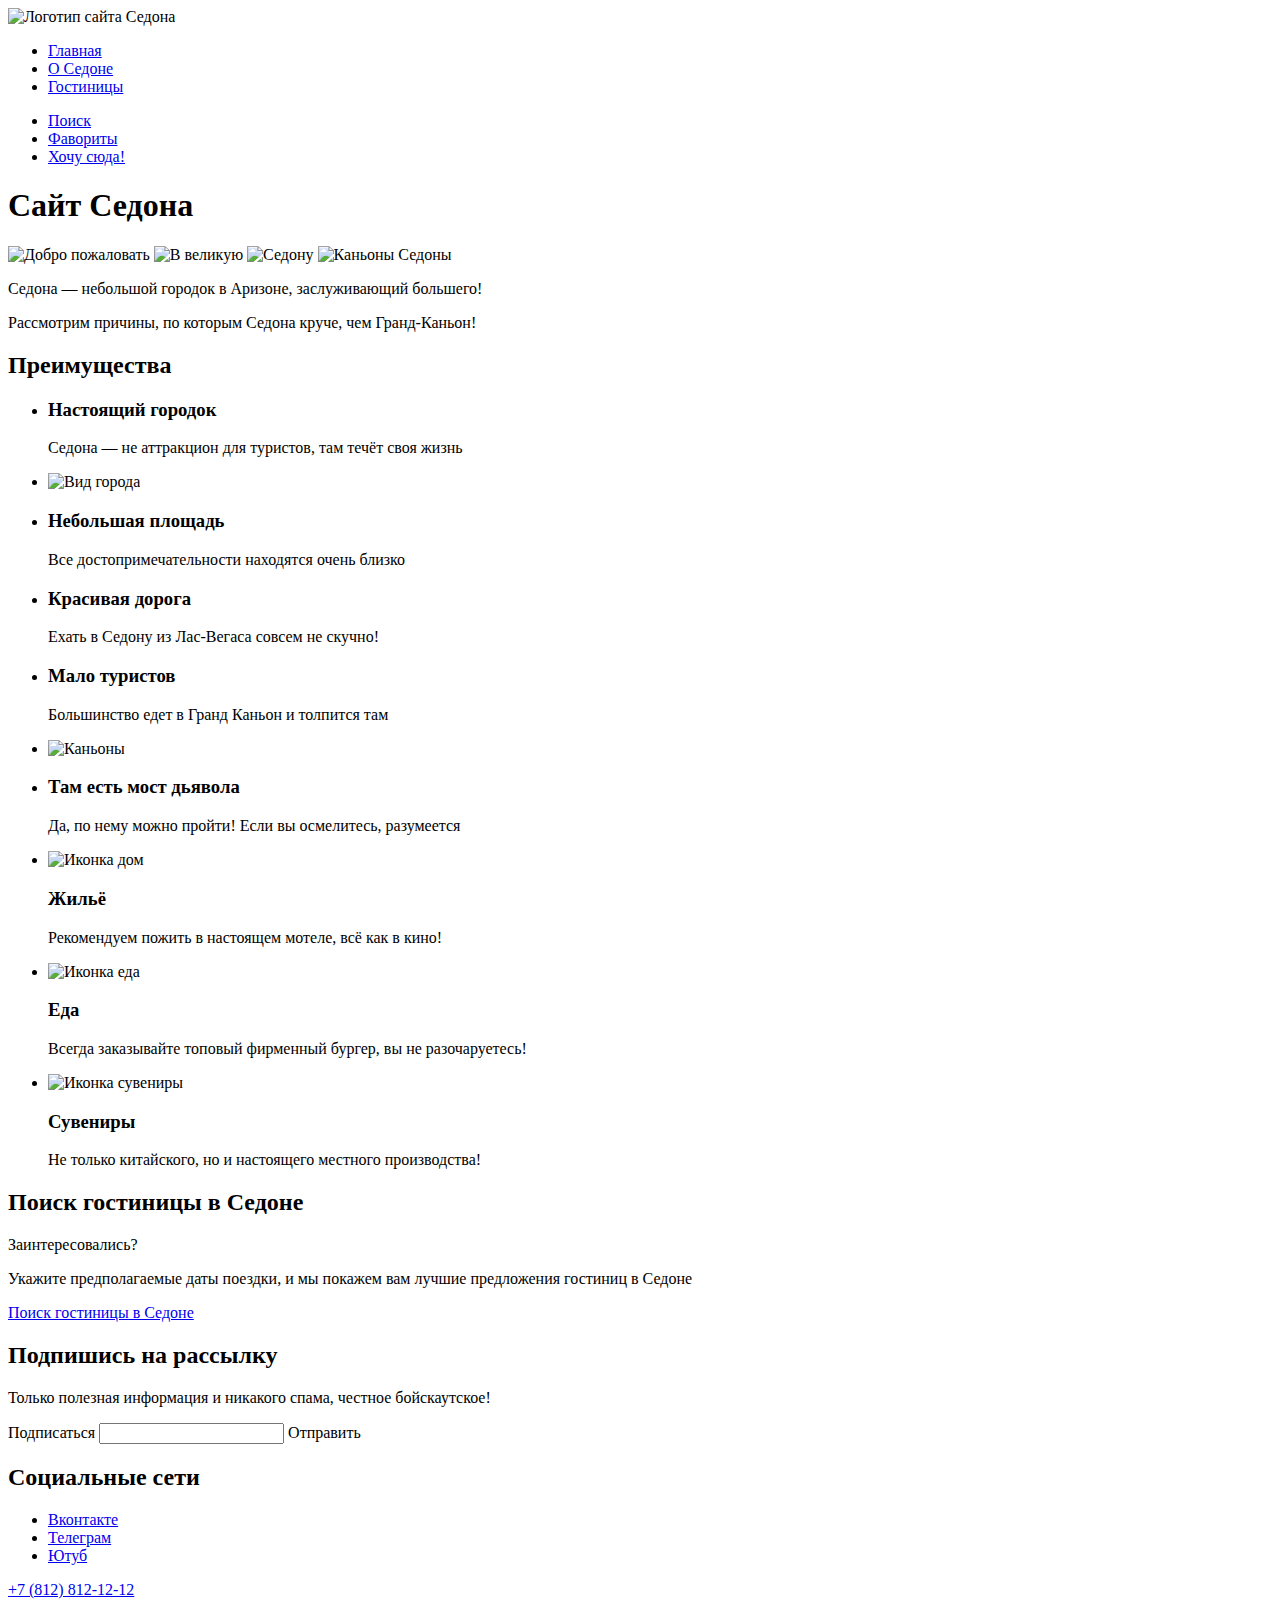
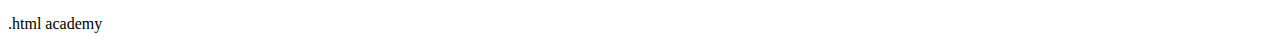
==== index.html @ efae7127 "Merge pull request #2 from AlbinaBerg/master" ====
<!DOCTYPE html>
<html lang="ru">
<head>
  <meta charset="UTF-8">
  <title>Document</title>
</head>


<body>
  <header class="page-header">
    <nav class="navigation">
      <a class="navigation-logo" hfer="main-page.html">
        <img class="page-header-logo" alt="Логотип сайта Седона" src="">
      </a>
      <ul class="navigation-list">
        <li class="navigation-item">
          <a class="navigation-link" href="main-page.html">Главная</a>
        </li>
        <li class="navigation-item">
          <a class="navigation-link" href="about.html">О Седоне</a>
        </li>
        <li class="navigatin-item">
          <a class="navigation-item" href="hotels.html">Гостиницы</a>
        </li>
    </ul>


    <ul class="navigation-list navigation-user">
      <li class="navigation-item">
        <a class="navigation-link" href="#">
          <span class="visually-hidden">Поиск</span>
        </a>
      </li>
      <li class="navigation-item">
        <a class="navigation-link" href="#">
          <span class="visually-hidden">Фавориты</span>
        </a>
      </li>
      <li class="navigation-item">
        <a class="navigation-link" href="#">
          <span class="visually-hidden">Хочу сюда!</span>
        </a>
      </li>
    </ul>
    </nav>
  </header>


  <main class="main-index">
    <h1 class="visually-hidden">Сайт Седона</h1>
    <section class="intro">
      <img class="intro-pic-word" src="" alt="Добро пожаловать">
      <img class="intro-pic-phrase" src="" alt="В великую">
      <img class="intro-pic-slogan" src="" alt="Седону">
      <img class="intro-pic-banner" src="" alt="Каньоны Седоны">
      <img class="decoration-element" scr="" alt="">
    </section>
    <section class="intro-text">
      <p class="text">Седона — небольшой городок в Аризоне, заслуживающий большего!</p>
      <p class="text">Рассмотрим причины, по которым Седона круче, чем Гранд-Каньон!</p>
    </section>


    <section class="advantage">
      <h2 class="visually-hidden">Преимущества</h2>
      <ul class="advantage-list">
        <li class="advantage-item">
          <h3 class="advantage-title">Настоящий городок</h3>
          <p class="advantage-description">Седона — не аттракцион для туристов, там течёт своя жизнь</p>
        </li>
        <li class="advantage-item">
          <img class="advantage-pic-town" src="" alt="Вид города">
        </li>
        <li class="advantage-item">
          <h3 class="advantage-title">Небольшая площадь</h3>
          <p class="advantage-description">Все достопримечательности находятся очень близко</p>
        </li>
        <li class="advantage-item">
          <h3 class="advantage-title">Красивая дорога</h3>
          <p class="advantage-description">Ехать в Седону из Лас-Вегаса совсем не скучно!</p>
        </li>
        <li class="advantage-item">
          <h3 class="advantage-title">Мало туристов</h3>
          <p class="advantage-description">Большинство едет в Гранд Каньон и толпится там</p>
        </li>
        <li class="advantage-item">
          <img class="advantage-pic-canyon" src="" alt="Каньоны">
        </li>
        <li class="advantage-item">
          <h3 class="advantage-title">Там есть мост дьявола</h3>
          <p class="advantage-description">Да, по нему можно пройти! Если вы осмелитесь, разумеется</p>
        </li>
        <li class="advantage-item">
          <img class="advantage-icon-accommodation" src="" alt="Иконка дом">
          <h3 class="advantage-title">Жильё</h3>
          <p class="advantage-description">Рекомендуем пожить в настоящем мотеле, всё как в кино!</p>
        </li>
        <li class="advantage-item">
          <img class="advantage-icon-meal" src="" alt="Иконка еда">
          <h3 class="advantage-title">Еда</h3>
          <p class="advantage-description">Всегда заказывайте топовый фирменный бургер, вы не разочаруетесь!</p>
        </li>
        <li class="advantage-item">
          <img class="advantage-icon-present" src="" alt="Иконка сувениры">
          <h3 class="advantage-title">Сувениры</h3>
          <p class="advantage-description">Не только китайского, но и настоящего местного производства!</p>
        </li>
      </ul>
    </section>

    <section class="interaction">
      <h2 class="visually-hidden">Поиск гостиницы в Седоне</h2>
      <span class="interaction-question">Заинтересовались?</span>
      <p class="interaction-text">Укажите предполагаемые даты поездки, и мы покажем вам лучшие предложения гостиниц в Седоне</p>
      <a class="botton" href="#">Поиск гостиницы в Седоне</a>
    </section>


    <section class="subscribe">
      <h2 class="subscribe-title">Подпишись на рассылку</h2>
      <p class="subscribe-text">Только полезная информация и никакого спама, честное бойскаутское!</p>
      <form class="subscribe-form" action="https://echo.htmlacademy.ru/" method="post">
        <lable class="form-lable" for="">Подписаться</lable>
        <input class="field" type="email" id="" name="user-email" plaseholder="Ваш email">
        <botton class="subscribe-botton" type="subscribe">
          <span class="visually-hidden">Отправить</span>
        </botton>
      </form>
    </section>
  </main>
  

  <footer>
  <section class="footer">
    <h2 class="visually-hidden">Социальные сети</h2>
    <ul class="footer-social-list">
      <li class="footer-social-item">
        <a class="botton" href="#">
          <span class="visually-hidden">Вконтакте</span>
        </a>
      </li>
      <li class="footer-social-item">
        <a class="botton" href="#">
          <span class="visually-hidden">Телеграм</span>
        </a>
      </li>
      <li class="footer-social-item">
        <a class="botton" href="#">
          <span class="visually-hidden">Ютуб</span>
        </a>
      </li>
    </ul>
    <a class="footer-phone" href="tel:+78128121212">+7 (812) 812-12-12</a>
    <p class="footer-text">.html academy</p>
  </section>
  </footer>
</body>
</html>
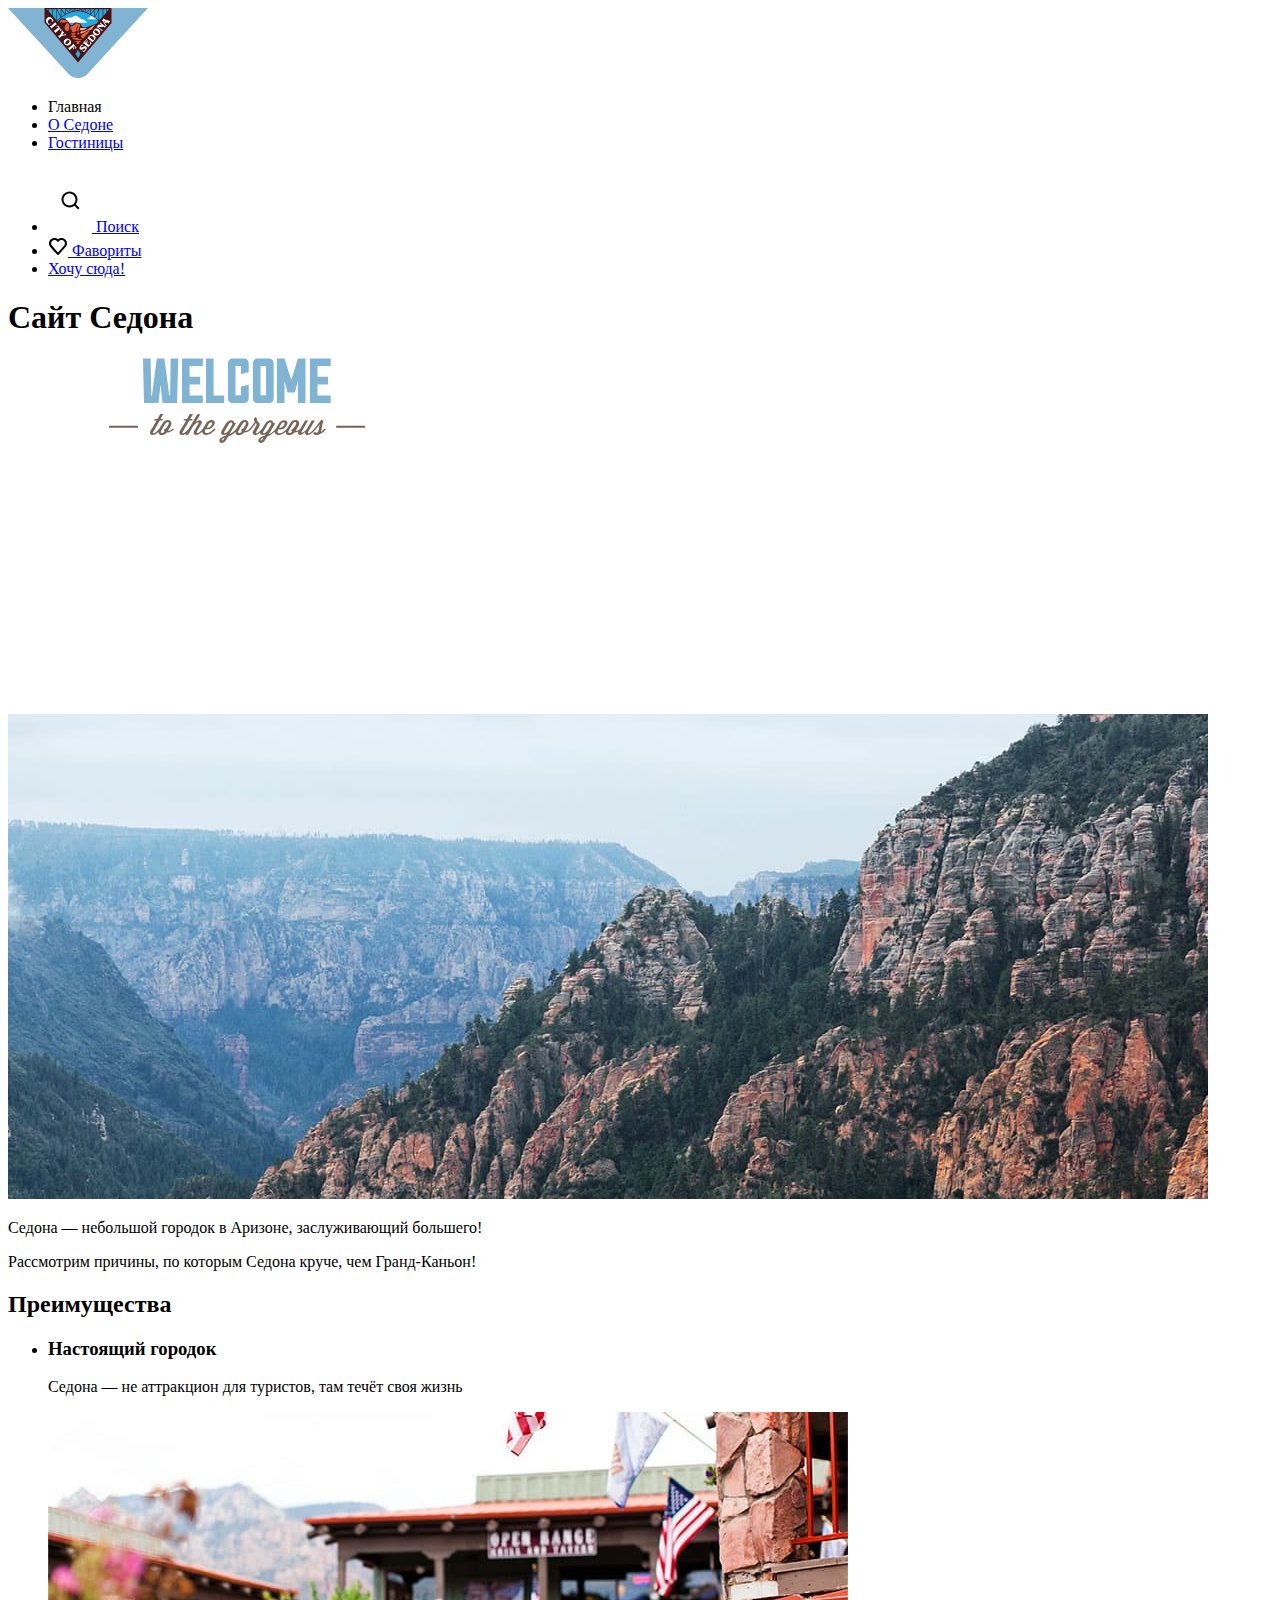
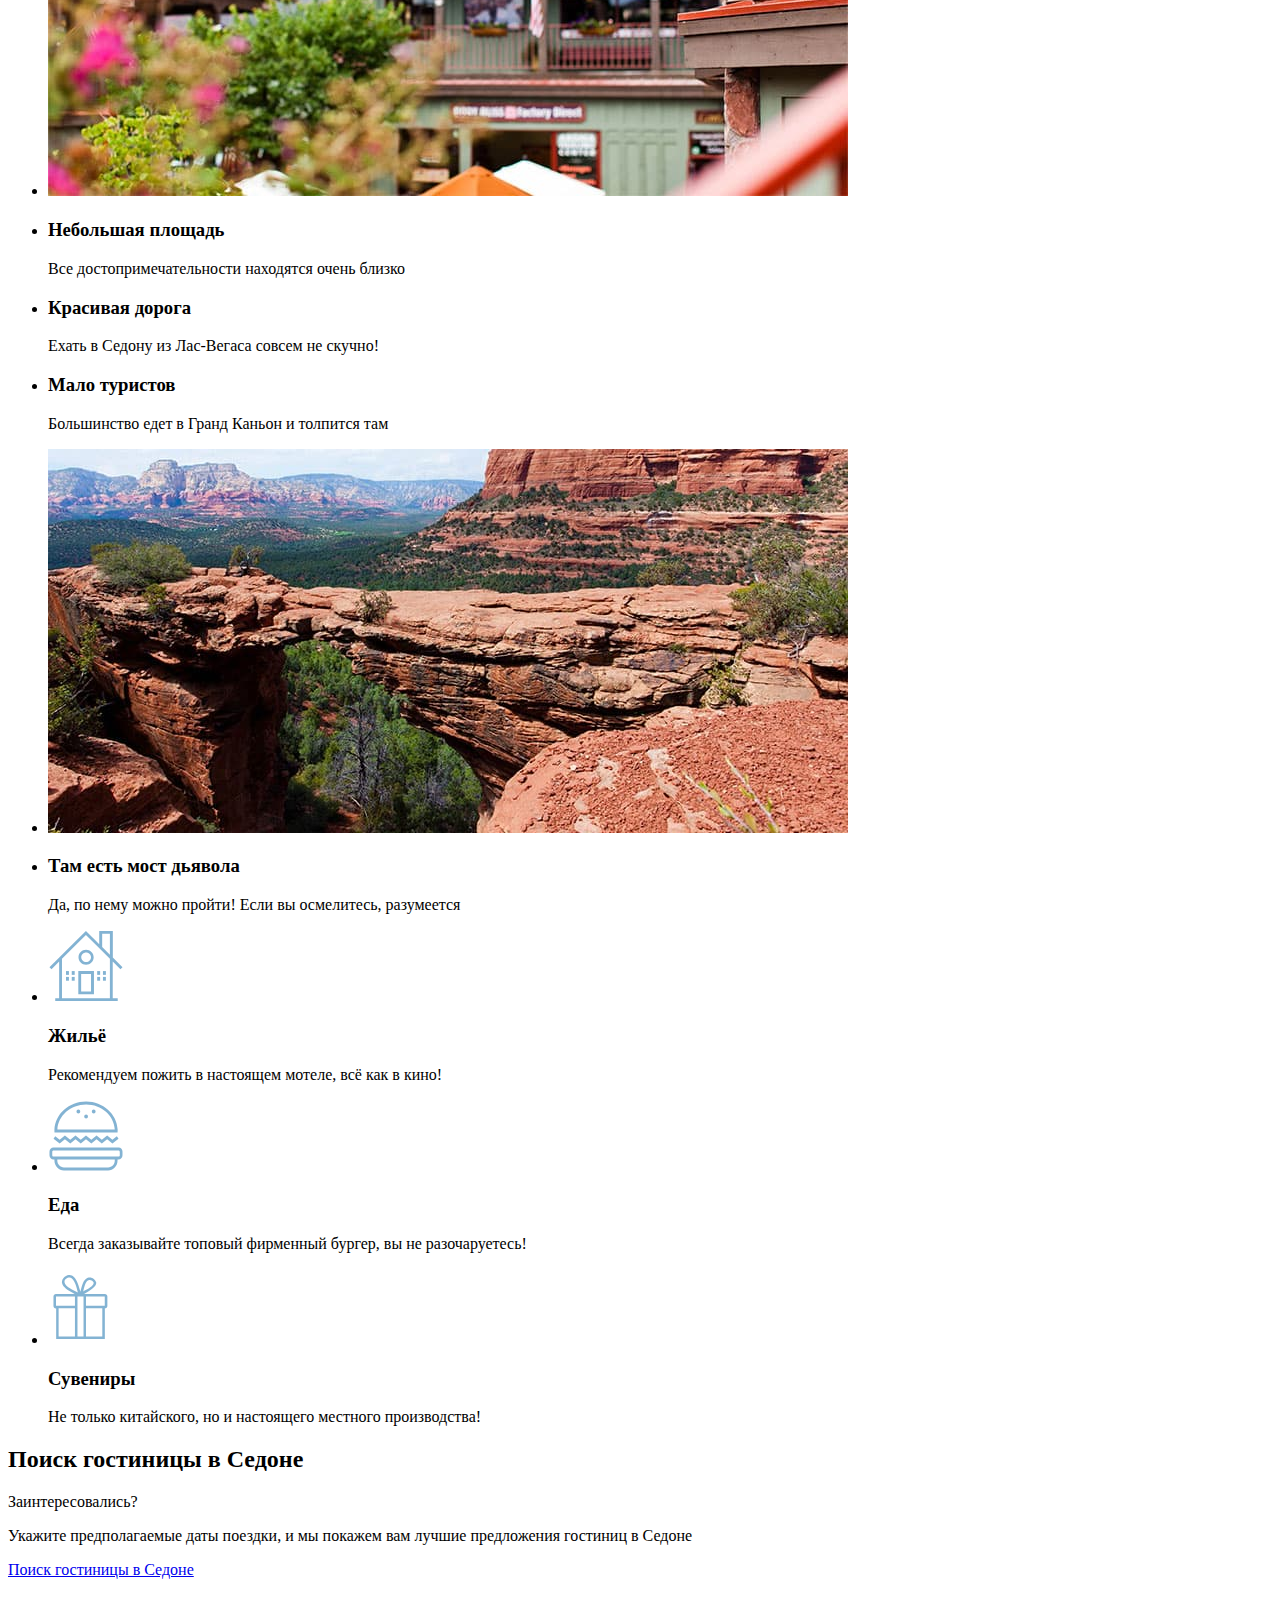
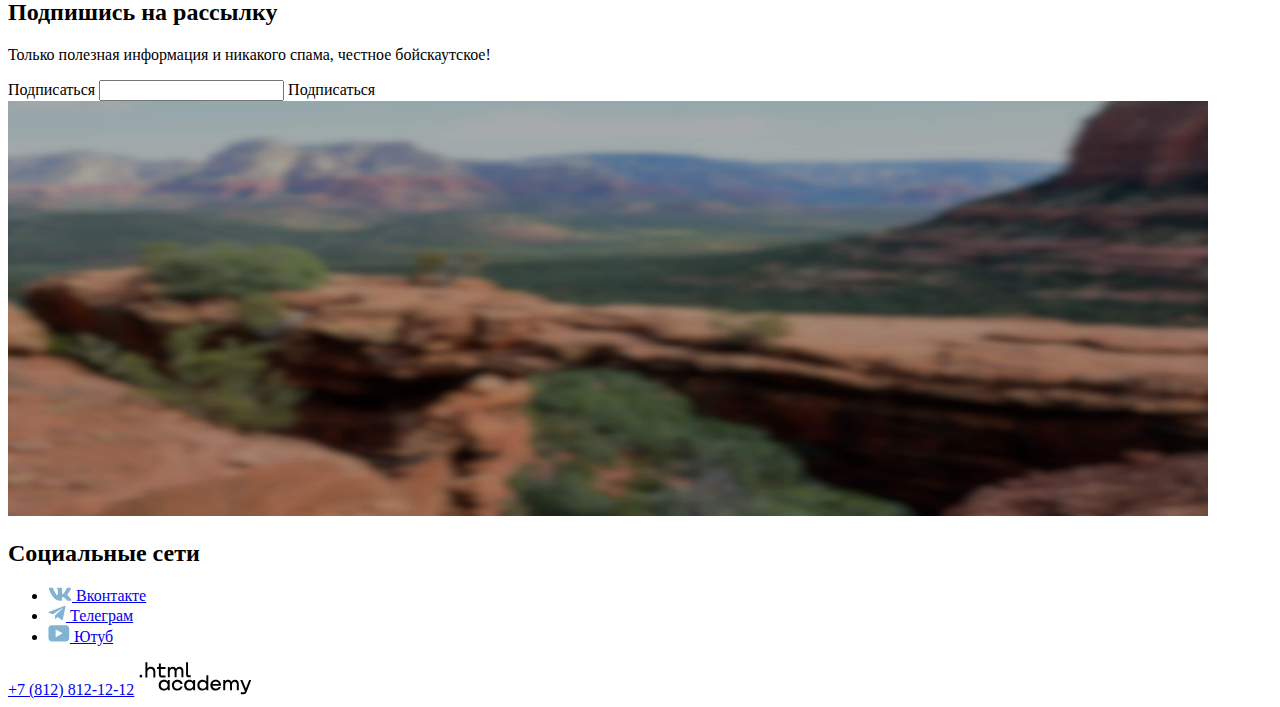
==== commit 0ed7610a: "add images" ====
--- a/index.html
+++ b/index.html
@@ -8,13 +8,13 @@
 
 <body>
   <header class="page-header">
+    <a class="navigation-logo" href="index.html">
+      <img class="page-header-logo" src="images/sedona.logo.svg" alt="Логотип сайта Седона" width="140" height="70">
+    </a>
     <nav class="navigation">
-      <a class="navigation-logo" hfer="main-page.html">
-        <img class="page-header-logo" alt="Логотип сайта Седона" src="">
-      </a>
       <ul class="navigation-list">
         <li class="navigation-item">
-          <a class="navigation-link" href="main-page.html">Главная</a>
+          <a class="navigation-link">Главная</a>
         </li>
         <li class="navigation-item">
           <a class="navigation-link" href="about.html">О Седоне</a>
@@ -25,14 +25,16 @@
     </ul>
 
 
-    <ul class="navigation-list navigation-user">
+    <ul class="navigation-user">
       <li class="navigation-item">
         <a class="navigation-link" href="#">
+          <img class="navigation-search" src="images/navigation/navigation-search.svg" alt="Поиск" width="44" height="64">
           <span class="visually-hidden">Поиск</span>
         </a>
       </li>
       <li class="navigation-item">
         <a class="navigation-link" href="#">
+          <img class="navigation-favorites" src="images/navigation/navigation-favorites.svg" alt="Фавориты" width="20" height="20">
           <span class="visually-hidden">Фавориты</span>
         </a>
       </li>
@@ -49,11 +51,8 @@
   <main class="main-index">
     <h1 class="visually-hidden">Сайт Седона</h1>
     <section class="intro">
-      <img class="intro-pic-word" src="" alt="Добро пожаловать">
-      <img class="intro-pic-phrase" src="" alt="В великую">
-      <img class="intro-pic-slogan" src="" alt="Седону">
-      <img class="intro-pic-banner" src="" alt="Каньоны Седоны">
-      <img class="decoration-element" scr="" alt="">
+      <img class="intro-welcome" src="images/welcome.svg" alt="Добро пожаловать в Седону" width="458" height="352">
+      <img class="intro-background" src="images/intro-background.jpg" alt="" width="1200" height="485">
     </section>
     <section class="intro-text">
       <p class="text">Седона — небольшой городок в Аризоне, заслуживающий большего!</p>
@@ -69,7 +68,7 @@
           <p class="advantage-description">Седона — не аттракцион для туристов, там течёт своя жизнь</p>
         </li>
         <li class="advantage-item">
-          <img class="advantage-pic-town" src="" alt="Вид города">
+          <img class="advantage-pic-town" src="images/advantage/advantage-town.jpg" alt="Вид города" width="800" height="384">
         </li>
         <li class="advantage-item">
           <h3 class="advantage-title">Небольшая площадь</h3>
@@ -84,24 +83,24 @@
           <p class="advantage-description">Большинство едет в Гранд Каньон и толпится там</p>
         </li>
         <li class="advantage-item">
-          <img class="advantage-pic-canyon" src="" alt="Каньоны">
+          <img class="advantage-pic-canyon" src="images/advantage/advantage-canyon.jpg" alt="Каньоны" width="800" height="384">
         </li>
         <li class="advantage-item">
           <h3 class="advantage-title">Там есть мост дьявола</h3>
           <p class="advantage-description">Да, по нему можно пройти! Если вы осмелитесь, разумеется</p>
         </li>
         <li class="advantage-item">
-          <img class="advantage-icon-accommodation" src="" alt="Иконка дом">
+          <img class="advantage-icon-accommodation" src="images/advantage/icon-house.svg" alt="Иконка дом" width="75" height="72">
           <h3 class="advantage-title">Жильё</h3>
           <p class="advantage-description">Рекомендуем пожить в настоящем мотеле, всё как в кино!</p>
         </li>
         <li class="advantage-item">
-          <img class="advantage-icon-meal" src="" alt="Иконка еда">
+          <img class="advantage-icon-meal" src="images/advantage/icon-meal.svg" alt="Иконка еда" width="75" height="72">
           <h3 class="advantage-title">Еда</h3>
           <p class="advantage-description">Всегда заказывайте топовый фирменный бургер, вы не разочаруетесь!</p>
         </li>
         <li class="advantage-item">
-          <img class="advantage-icon-present" src="" alt="Иконка сувениры">
+          <img class="advantage-icon-present" src="images/advantage/icon-gift.svg" alt="Иконка сувениры" width="64" height="76">
           <h3 class="advantage-title">Сувениры</h3>
           <p class="advantage-description">Не только китайского, но и настоящего местного производства!</p>
         </li>
@@ -120,39 +119,41 @@
       <h2 class="subscribe-title">Подпишись на рассылку</h2>
       <p class="subscribe-text">Только полезная информация и никакого спама, честное бойскаутское!</p>
       <form class="subscribe-form" action="https://echo.htmlacademy.ru/" method="post">
-        <lable class="form-lable" for="">Подписаться</lable>
-        <input class="field" type="email" id="" name="user-email" plaseholder="Ваш email">
-        <botton class="subscribe-botton" type="subscribe">
-          <span class="visually-hidden">Отправить</span>
-        </botton>
+        <label class="form-label" for="user-email">Подписаться</label>
+        <input class="field" type="email" id="user-email" name="user-email" plaseholder="Ваш email">
+        <botton class="subscribe-botton" type="subscribe">Подписаться</botton>
       </form>
+      <img class="subscribe-background" src="images/subscribe-background.jpg" alt="" width="1200" height="414.86">
     </section>
   </main>
   
 
   <footer>
-  <section class="footer">
-    <h2 class="visually-hidden">Социальные сети</h2>
-    <ul class="footer-social-list">
-      <li class="footer-social-item">
-        <a class="botton" href="#">
-          <span class="visually-hidden">Вконтакте</span>
-        </a>
-      </li>
-      <li class="footer-social-item">
-        <a class="botton" href="#">
-          <span class="visually-hidden">Телеграм</span>
-        </a>
-      </li>
-      <li class="footer-social-item">
-        <a class="botton" href="#">
-          <span class="visually-hidden">Ютуб</span>
-        </a>
-      </li>
-    </ul>
-    <a class="footer-phone" href="tel:+78128121212">+7 (812) 812-12-12</a>
-    <p class="footer-text">.html academy</p>
-  </section>
+    <section class="social">
+      <h2 class="visually-hidden">Социальные сети</h2>
+      <ul class="footer-social-list">
+        <li class="footer-social-item">
+          <a class="botton" href="#">
+            <img class="botton-social" src="images/social/icon-vk.svg" alt="Вконтакте" width="24" height="14">
+            <span class="visually-hidden">Вконтакте</span>
+          </a>
+        </li>
+        <li class="footer-social-item">
+          <a class="botton" href="#">
+            <img class="botton-social" src="images/social/icon-telegram.svg" alt="Телеграм" width="18" height="16">
+            <span class="visually-hidden">Телеграм</span>
+          </a>
+        </li>
+        <li class="footer-social-item">
+          <a class="botton" href="#">
+            <img class="botton-social" src="images/social/icon-youtube.svg" alt="Ютуб" width="22" height="17">
+            <span class="visually-hidden">Ютуб</span>
+          </a>
+        </li>
+      </ul>
+      <a class="footer-phone" href="tel:+78128121212">+7 (812) 812-12-12</a>
+      <img class="social-logo-academy" src="images/htmlacademy.logo.svg" alt="Логоти htmlacademy" width="115" height="33">
+    </section>
   </footer>
 </body>
-</html>+</html>
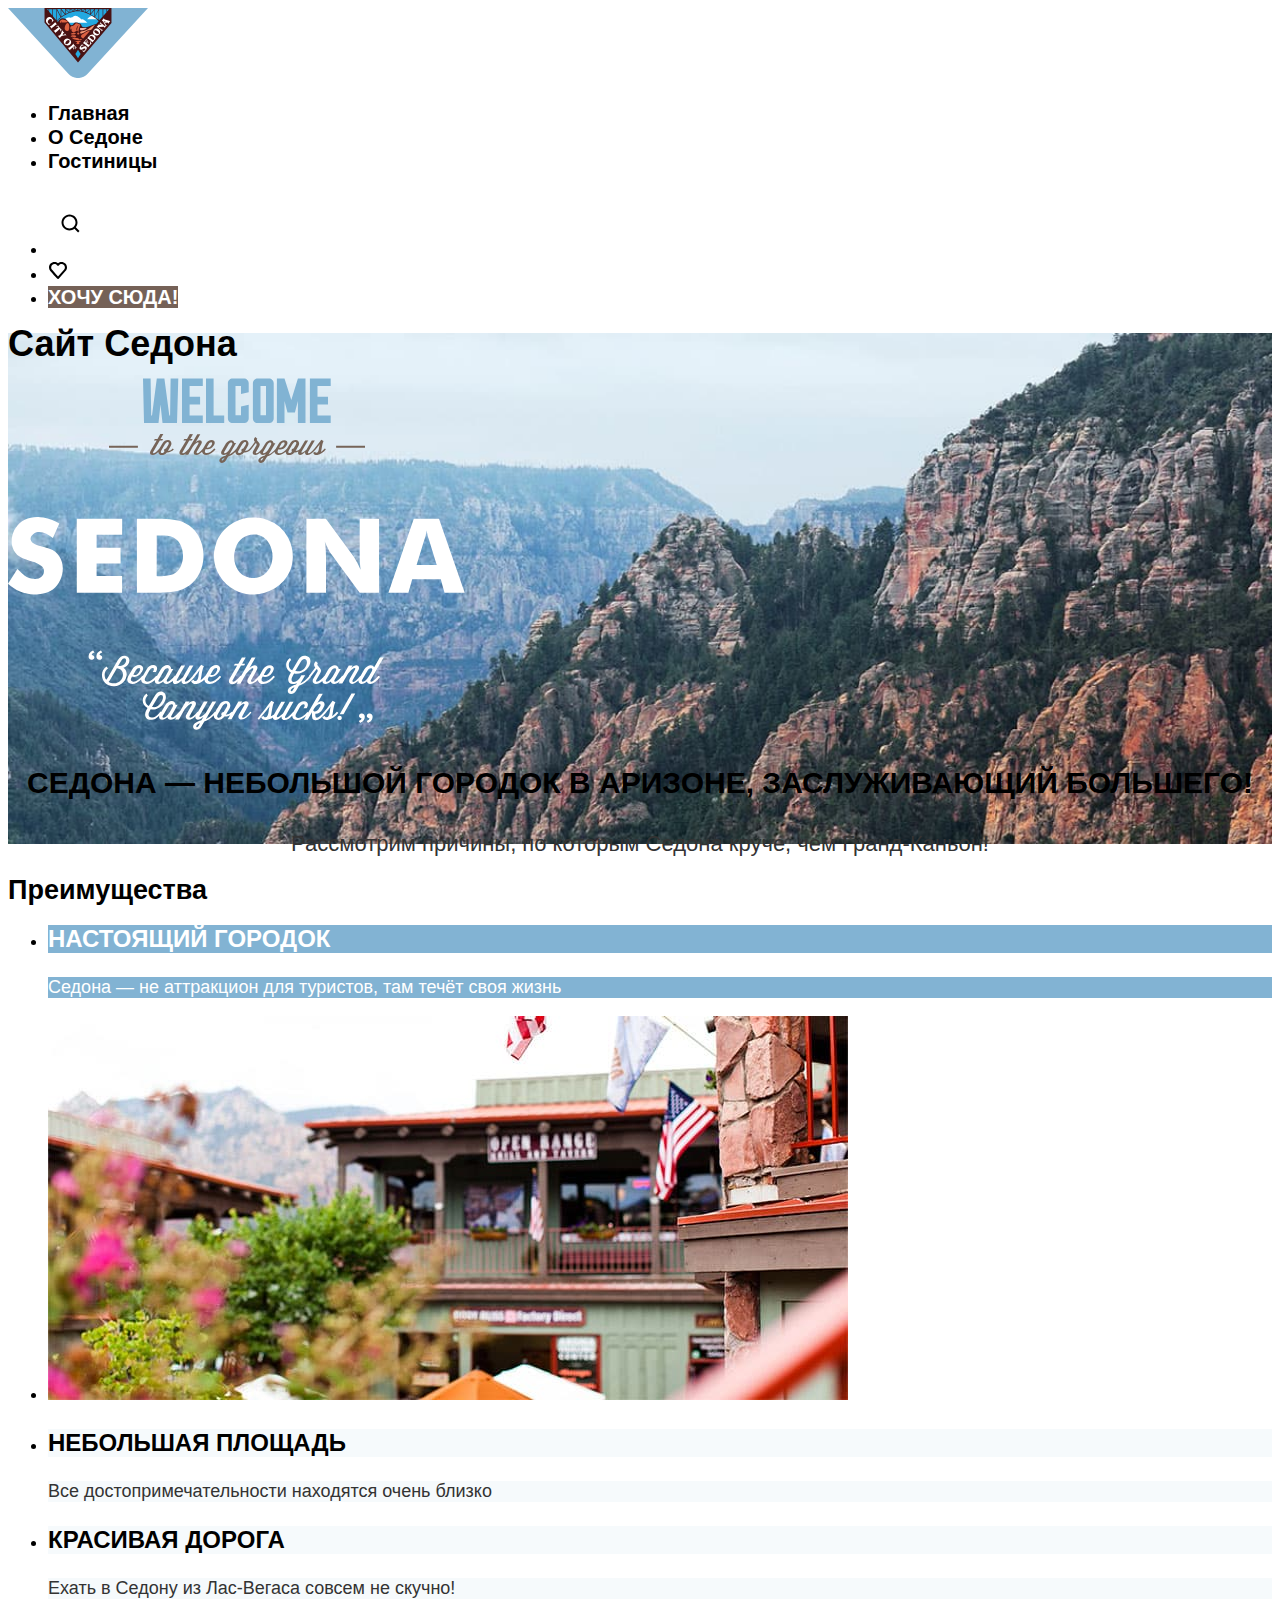
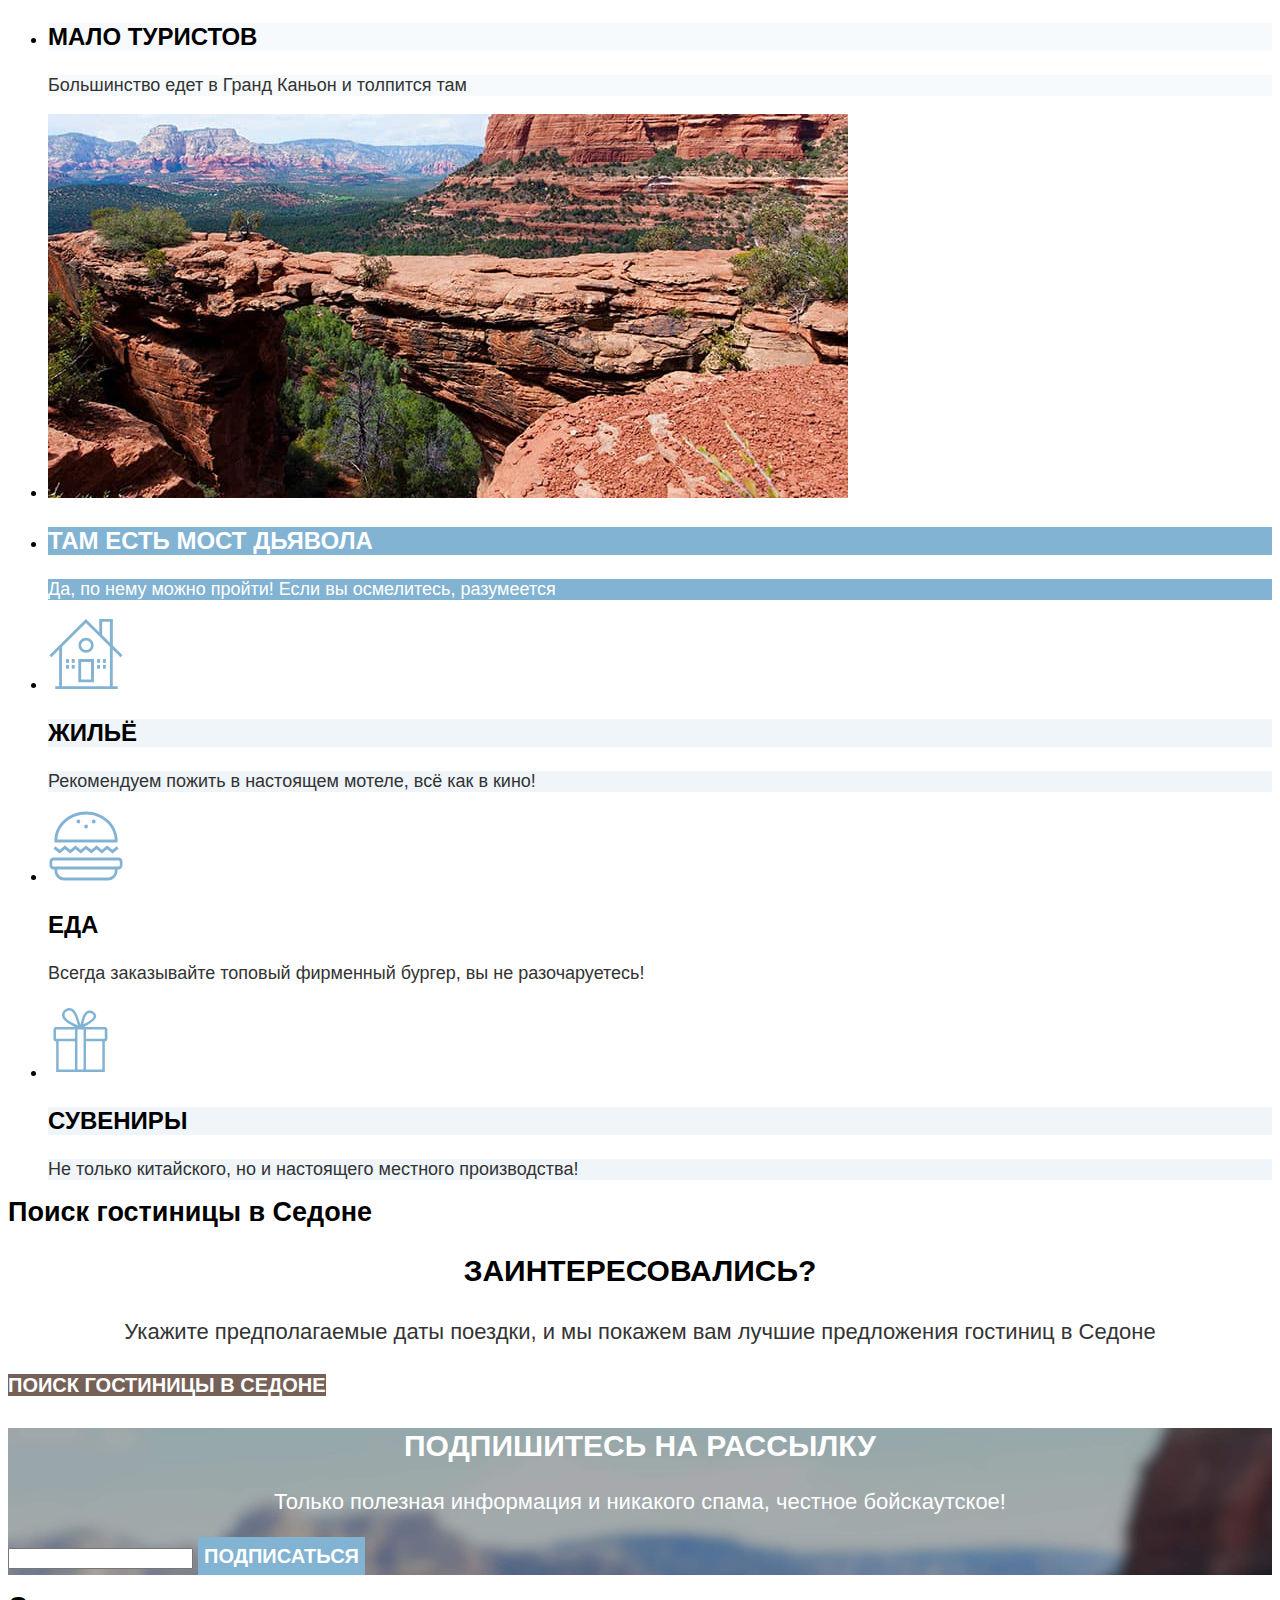
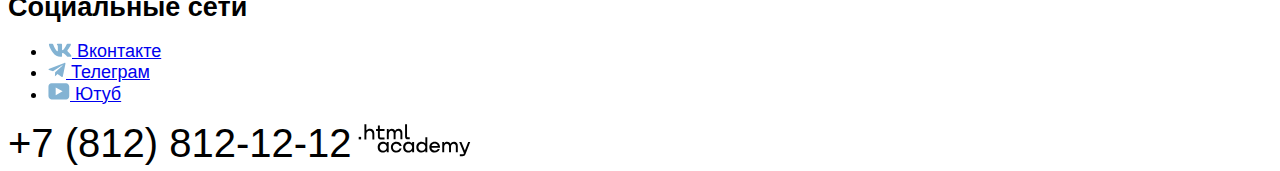
==== commit 34ef243a: "Merge pull request #4 from AlbinaBerg/master" ====
--- a/index.html
+++ b/index.html
@@ -2,13 +2,14 @@
 <html lang="ru">
 <head>
   <meta charset="UTF-8">
+  <link rel="stylesheet" href="styles/style.css">
   <title>Document</title>
 </head>
 
 
 <body>
   <header class="page-header">
-    <a class="navigation-logo" href="index.html">
+    <a class="navigation-logo">
       <img class="page-header-logo" src="images/sedona.logo.svg" alt="Логотип сайта Седона" width="140" height="70">
     </a>
     <nav class="navigation">
@@ -20,7 +21,7 @@
           <a class="navigation-link" href="about.html">О Седоне</a>
         </li>
         <li class="navigatin-item">
-          <a class="navigation-item" href="hotels.html">Гостиницы</a>
+          <a class="navigation-link" href="hotels.html">Гостиницы</a>
         </li>
     </ul>
 
@@ -29,18 +30,16 @@
       <li class="navigation-item">
         <a class="navigation-link" href="#">
           <img class="navigation-search" src="images/navigation/navigation-search.svg" alt="Поиск" width="44" height="64">
-          <span class="visually-hidden">Поиск</span>
         </a>
       </li>
       <li class="navigation-item">
         <a class="navigation-link" href="#">
           <img class="navigation-favorites" src="images/navigation/navigation-favorites.svg" alt="Фавориты" width="20" height="20">
-          <span class="visually-hidden">Фавориты</span>
         </a>
       </li>
       <li class="navigation-item">
         <a class="navigation-link" href="#">
-          <span class="visually-hidden">Хочу сюда!</span>
+          <span class="navigation-user-button">Хочу сюда!</span>
         </a>
       </li>
     </ul>
@@ -52,11 +51,10 @@
     <h1 class="visually-hidden">Сайт Седона</h1>
     <section class="intro">
       <img class="intro-welcome" src="images/welcome.svg" alt="Добро пожаловать в Седону" width="458" height="352">
-      <img class="intro-background" src="images/intro-background.jpg" alt="" width="1200" height="485">
     </section>
     <section class="intro-text">
-      <p class="text">Седона — небольшой городок в Аризоне, заслуживающий большего!</p>
-      <p class="text">Рассмотрим причины, по которым Седона круче, чем Гранд-Каньон!</p>
+      <p class="text-sedona">Седона — небольшой городок в Аризоне, заслуживающий большего!</p>
+      <p class="text-advantage">Рассмотрим причины, по которым Седона круче, чем Гранд-Каньон!</p>
     </section>
 
 
@@ -64,8 +62,8 @@
       <h2 class="visually-hidden">Преимущества</h2>
       <ul class="advantage-list">
         <li class="advantage-item">
-          <h3 class="advantage-title">Настоящий городок</h3>
-          <p class="advantage-description">Седона — не аттракцион для туристов, там течёт своя жизнь</p>
+          <h3 class="advantage-title first">Настоящий городок</h3>
+          <p class="advantage-description first">Седона — не аттракцион для туристов, там течёт своя жизнь</p>
         </li>
         <li class="advantage-item">
           <img class="advantage-pic-town" src="images/advantage/advantage-town.jpg" alt="Вид города" width="800" height="384">
@@ -75,8 +73,8 @@
           <p class="advantage-description">Все достопримечательности находятся очень близко</p>
         </li>
         <li class="advantage-item">
-          <h3 class="advantage-title">Красивая дорога</h3>
-          <p class="advantage-description">Ехать в Седону из Лас-Вегаса совсем не скучно!</p>
+          <h3 class="advantage-title second">Красивая дорога</h3>
+          <p class="advantage-description second">Ехать в Седону из Лас-Вегаса совсем не скучно!</p>
         </li>
         <li class="advantage-item">
           <h3 class="advantage-title">Мало туристов</h3>
@@ -86,44 +84,43 @@
           <img class="advantage-pic-canyon" src="images/advantage/advantage-canyon.jpg" alt="Каньоны" width="800" height="384">
         </li>
         <li class="advantage-item">
-          <h3 class="advantage-title">Там есть мост дьявола</h3>
-          <p class="advantage-description">Да, по нему можно пройти! Если вы осмелитесь, разумеется</p>
+          <h3 class="advantage-title first">Там есть мост дьявола</h3>
+          <p class="advantage-description first">Да, по нему можно пройти! Если вы осмелитесь, разумеется</p>
         </li>
         <li class="advantage-item">
           <img class="advantage-icon-accommodation" src="images/advantage/icon-house.svg" alt="Иконка дом" width="75" height="72">
-          <h3 class="advantage-title">Жильё</h3>
-          <p class="advantage-description">Рекомендуем пожить в настоящем мотеле, всё как в кино!</p>
+          <h3 class="advantage-title third">Жильё</h3>
+          <p class="advantage-description third">Рекомендуем пожить в настоящем мотеле, всё как в кино!</p>
         </li>
         <li class="advantage-item">
           <img class="advantage-icon-meal" src="images/advantage/icon-meal.svg" alt="Иконка еда" width="75" height="72">
-          <h3 class="advantage-title">Еда</h3>
-          <p class="advantage-description">Всегда заказывайте топовый фирменный бургер, вы не разочаруетесь!</p>
+          <h3 class="advantage-title fourth">Еда</h3>
+          <p class="advantage-description fourth">Всегда заказывайте топовый фирменный бургер, вы не разочаруетесь!</p>
         </li>
         <li class="advantage-item">
           <img class="advantage-icon-present" src="images/advantage/icon-gift.svg" alt="Иконка сувениры" width="64" height="76">
-          <h3 class="advantage-title">Сувениры</h3>
-          <p class="advantage-description">Не только китайского, но и настоящего местного производства!</p>
+          <h3 class="advantage-title third">Сувениры</h3>
+          <p class="advantage-description third">Не только китайского, но и настоящего местного производства!</p>
         </li>
       </ul>
     </section>
 
     <section class="interaction">
       <h2 class="visually-hidden">Поиск гостиницы в Седоне</h2>
-      <span class="interaction-question">Заинтересовались?</span>
+      <p class="interaction-question">Заинтересовались?</p>
       <p class="interaction-text">Укажите предполагаемые даты поездки, и мы покажем вам лучшие предложения гостиниц в Седоне</p>
-      <a class="botton" href="#">Поиск гостиницы в Седоне</a>
+      <a class="interaction-button" href="#">Поиск гостиницы в Седоне</a>
     </section>
 
 
     <section class="subscribe">
-      <h2 class="subscribe-title">Подпишись на рассылку</h2>
+      <h2 class="subscribe-title">Подпишитесь на рассылку</h2>
       <p class="subscribe-text">Только полезная информация и никакого спама, честное бойскаутское!</p>
       <form class="subscribe-form" action="https://echo.htmlacademy.ru/" method="post">
-        <label class="form-label" for="user-email">Подписаться</label>
+        <label class="form-label" for="user-email"></label>
         <input class="field" type="email" id="user-email" name="user-email" plaseholder="Ваш email">
-        <botton class="subscribe-botton" type="subscribe">Подписаться</botton>
+        <button class="subscribe-button" type="button">Подписаться</button>
       </form>
-      <img class="subscribe-background" src="images/subscribe-background.jpg" alt="" width="1200" height="414.86">
     </section>
   </main>
   
@@ -133,20 +130,20 @@
       <h2 class="visually-hidden">Социальные сети</h2>
       <ul class="footer-social-list">
         <li class="footer-social-item">
-          <a class="botton" href="#">
-            <img class="botton-social" src="images/social/icon-vk.svg" alt="Вконтакте" width="24" height="14">
+          <a class="button" href="#">
+            <img class="button-social" src="images/social/icon-vk.svg" alt="Вконтакте" width="24" height="14">
             <span class="visually-hidden">Вконтакте</span>
           </a>
         </li>
         <li class="footer-social-item">
-          <a class="botton" href="#">
-            <img class="botton-social" src="images/social/icon-telegram.svg" alt="Телеграм" width="18" height="16">
+          <a class="button" href="#">
+            <img class="button-social" src="images/social/icon-telegram.svg" alt="Телеграм" width="18" height="16">
             <span class="visually-hidden">Телеграм</span>
           </a>
         </li>
         <li class="footer-social-item">
-          <a class="botton" href="#">
-            <img class="botton-social" src="images/social/icon-youtube.svg" alt="Ютуб" width="22" height="17">
+          <a class="button" href="#">
+            <img class="button-social" src="images/social/icon-youtube.svg" alt="Ютуб" width="22" height="17">
             <span class="visually-hidden">Ютуб</span>
           </a>
         </li>
--- a/styles/style.css
+++ b/styles/style.css
@@ -0,0 +1,183 @@
+@font-face {
+  font-family: "PT Sans";
+  font-style: normal;
+  font-weight: 400;
+  src:url(../fonts/ptsans-400.woff2) format("woff2");
+  font-display: swap;
+}
+
+@font-face {
+  font-family: "PT Sans";
+  font-style: normal;
+  font-weight: 700;
+  src: url(../fonts/ptsans-700.woff2) format("woff2");
+  font-display: swap;
+}
+
+body {
+  font-family: "PT Sans", sans-serif;
+  font-size: 18px;
+  line-height: 21px;
+  color: black;
+  background-color: #ffffff;
+}
+
+.navigation-link {
+  font-family: inherit;
+  font-size: 20px;
+  line-height: 24px;
+  font-weight: 700;
+  text-align: center;
+  text-decoration: none;
+  color: black;
+  background-color: #ffffff;
+}
+
+.navigation-user-button {
+  color: #ffffff;
+  background-color: #756157;
+  text-transform: uppercase;
+}
+
+.main-index {
+  color: black;
+  background-color: #ffffff;
+  background-image: url(../images/intro-background.jpg);
+  background-repeat: no-repeat;
+  background-size: 100% auto;
+}
+
+.text-sedona {
+  font-family: inherit;
+  text-align: center;
+  font-size: 30px;
+  line-height: 36px;
+  font-weight: 700;
+  text-transform: uppercase;
+  color: black;
+}
+
+.text-advantage {
+  font-family: inherit;
+  text-align: center;
+  font-size: 22px;
+  line-height: 26px;
+  font-weight: 400;
+  color: #333333;
+}
+
+.advantage-title {
+  font-family: inherit;
+  font-size: 24px;
+  line-height: 28px;
+  font-weight: 700;
+  text-transform: uppercase;
+  color: black;
+  background-color: #83B3D312;
+}
+
+.advantage-description {
+  font-family:inherit;
+  font-size: 18px;
+  line-height: 21px;
+  font-weight: 400;
+  color: #333333;
+  background-color: #83B3D312;
+}
+
+.first {
+  color: #ffffff;
+  background-color: #82B3D3;
+}
+
+.fifth {
+  color: #ffffff;
+  background-color: #82B3D3; 
+}
+
+.third {
+  background-color: #83B3D320;
+}
+
+.fourth {
+  background-color: #ffffff;
+}
+
+.interaction-question {
+  font-family: inherit;
+  font-size: 30px;
+  line-height: 36px;
+  font-weight: 700;
+  text-align: center;
+  text-transform: uppercase;
+  color: black;
+}
+
+.interaction-text {
+  font-family: inherit;
+  font-size: 22px;
+  line-height: 26px;
+  font-weight: 400;
+  text-align: center;
+  color: #333333;
+  background-color: #ffffff;
+}
+
+.interaction-button {
+  font-family: inherit;
+  font-size: 20px;
+  line-height: 36px;
+  font-weight: 700;
+  text-align: center;
+  text-transform: uppercase;
+  color: #ffffff;
+  background-color: #756157;
+  text-decoration: none;
+}
+
+.subscribe {
+  background-image: url(../images/subscribe-background.jpg);
+  background-repeat: no-repeat;
+  background-size: 100% auto;
+  background-color: black;
+}
+
+.subscribe-title {
+  font-family: inherit;
+  font-size: 30px;
+  line-height: 36px;
+  font-weight: 700;
+  text-align: center;
+  text-transform: uppercase;
+  color: #ffffff;
+}
+
+.subscribe-text {
+  font-family: inherit;
+  font-size: 22px ;
+  line-height: 26px;
+  text-align: center;
+  color: #ffffff;
+}
+
+.subscribe-button {
+  font-family: inherit;
+  font-size: 20px;
+  line-height: 36px;
+  font-weight: 700;
+  text-transform: uppercase;
+  text-align: center;
+  color: #ffffff;
+  background-color: #82B3D3;
+  border-style: none;
+}
+
+.footer-phone {
+  font-family: inherit;
+  font-size: 40px;
+  line-height: 40px;
+  font-weight: 400;
+  text-align: center;
+  color: black;
+  text-decoration: none;
+}
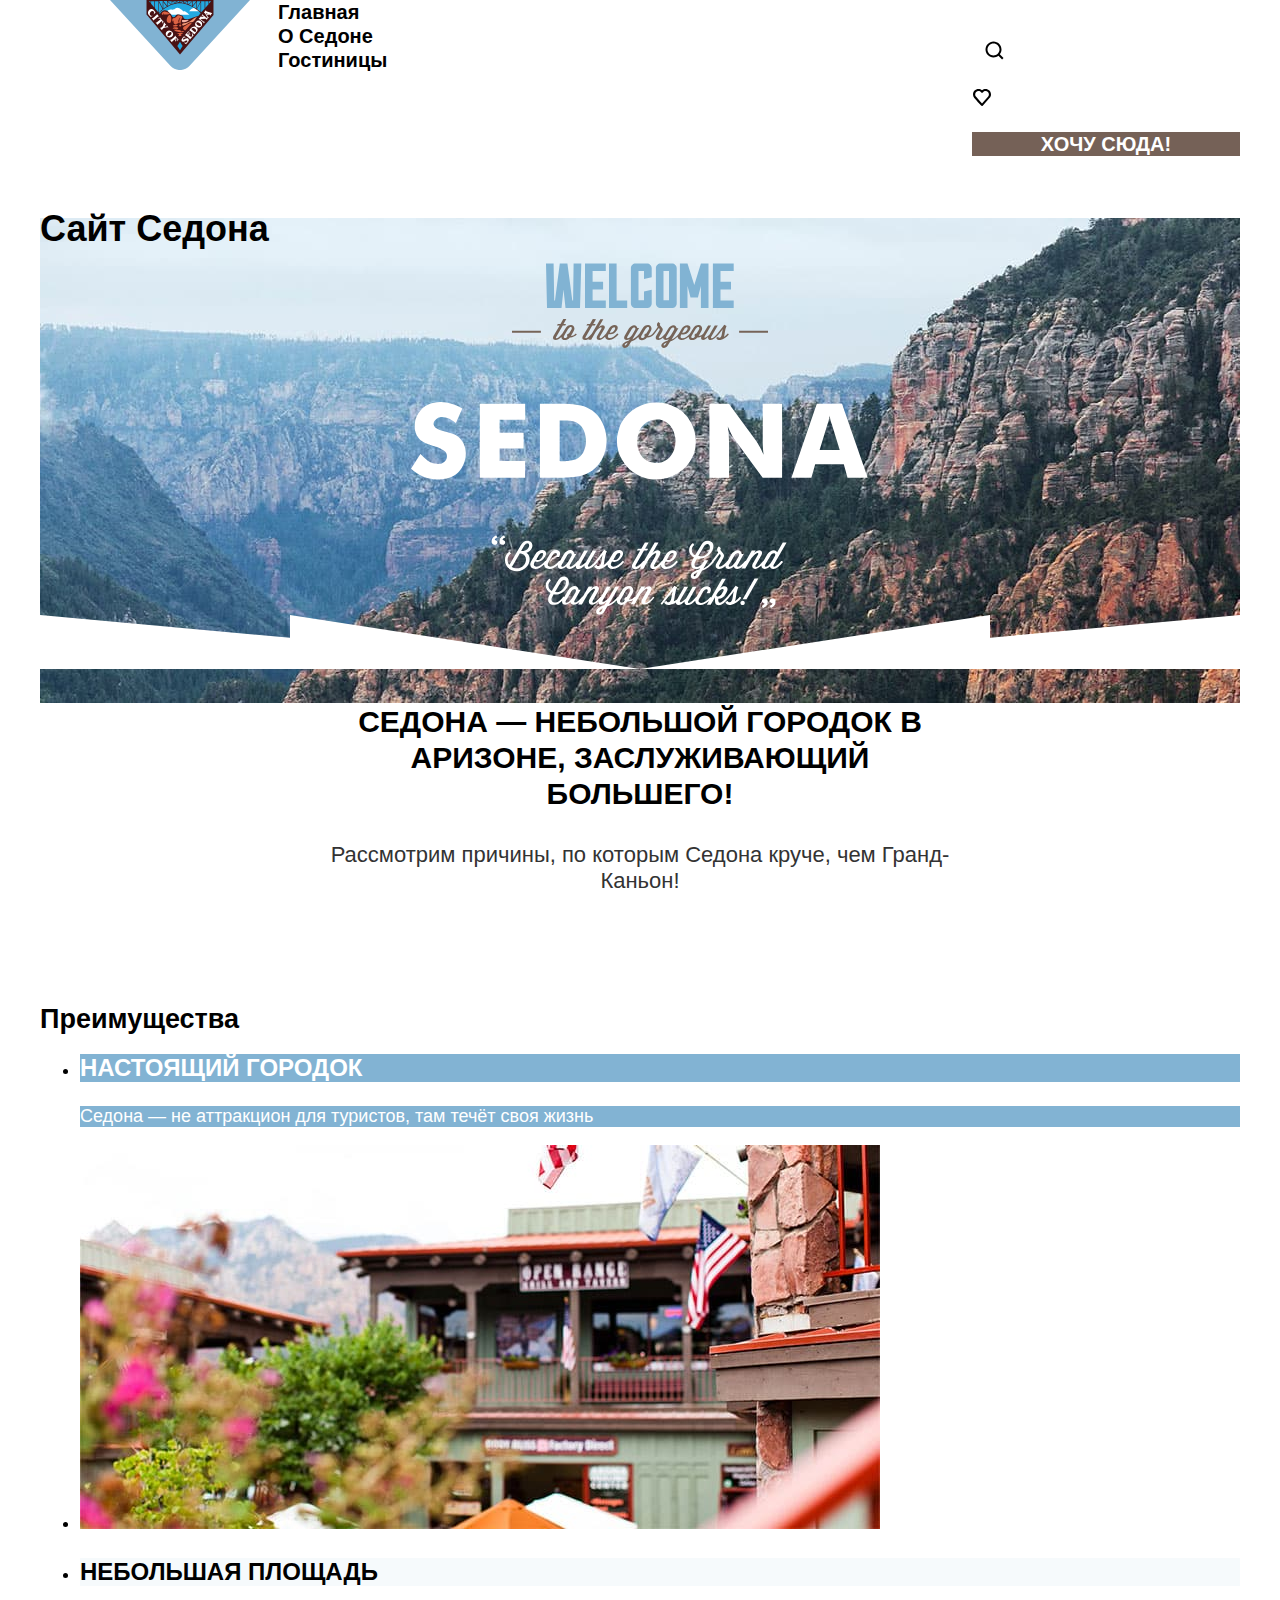
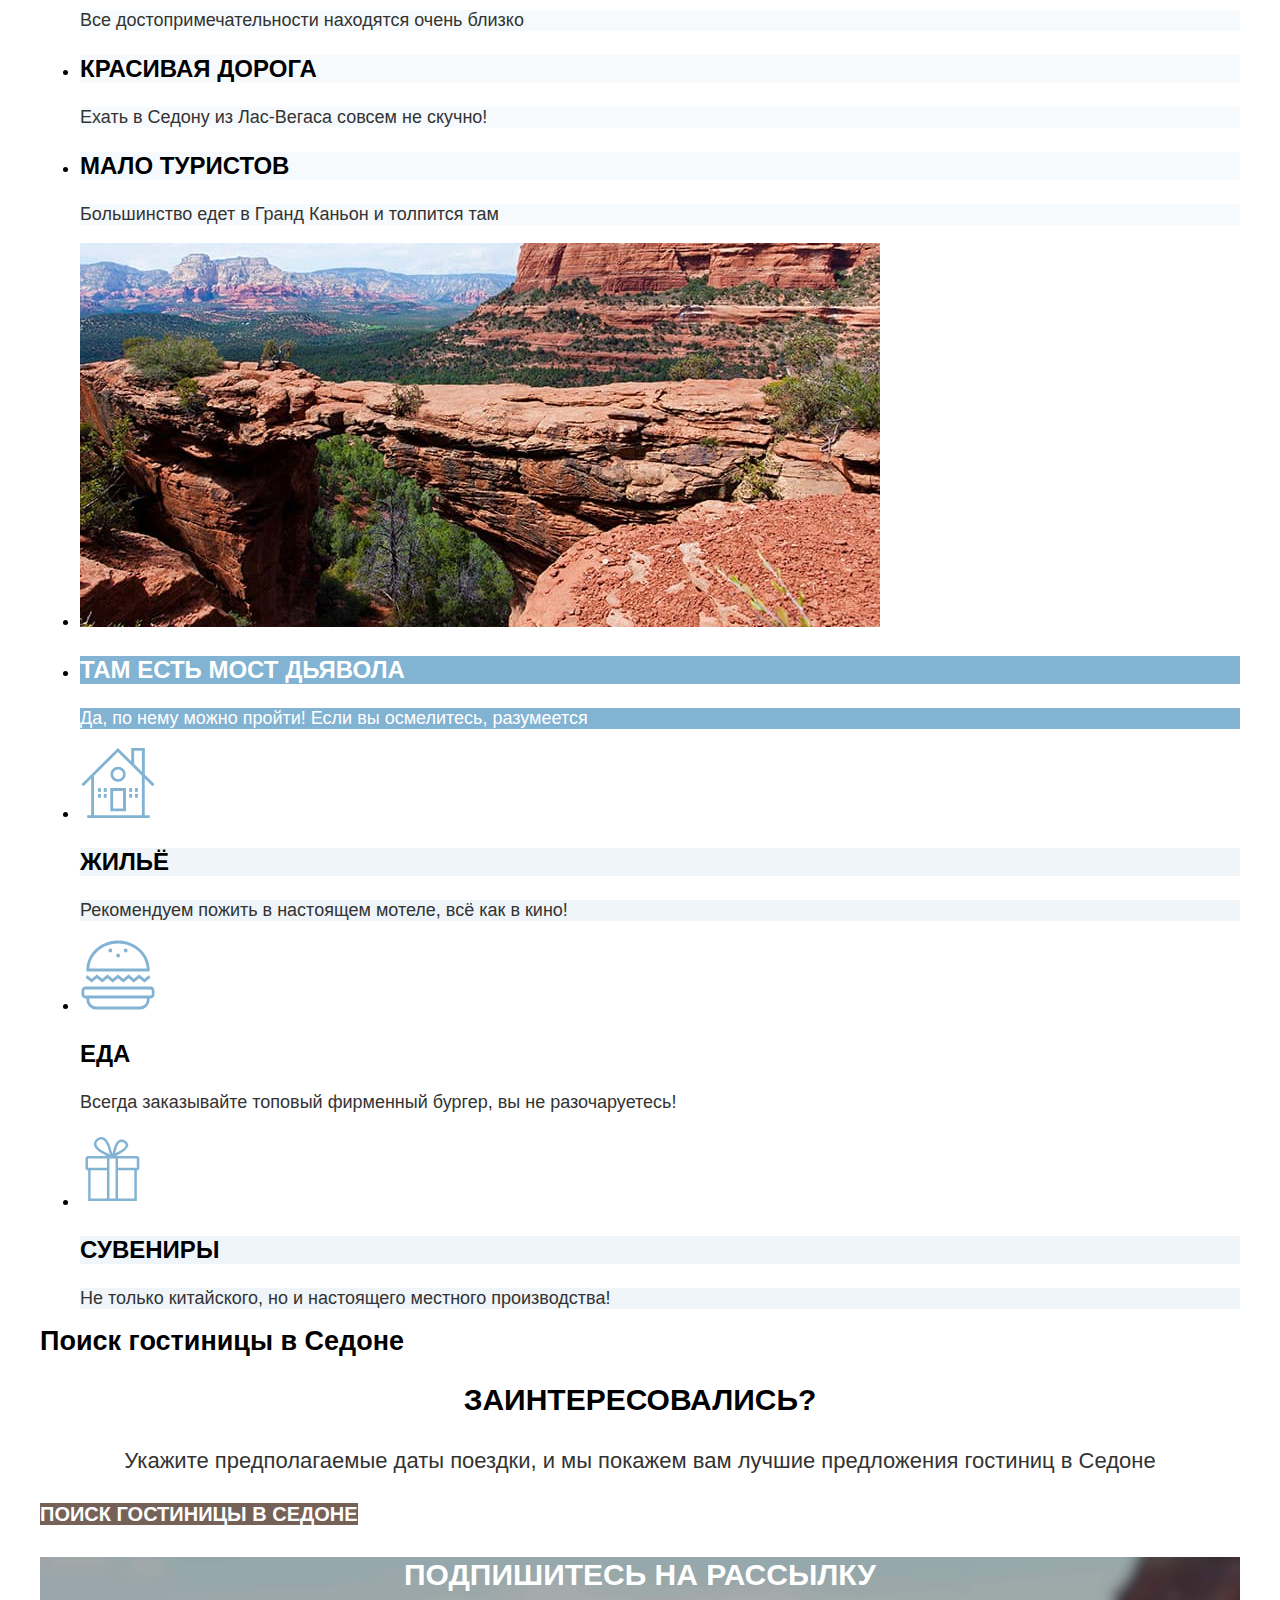
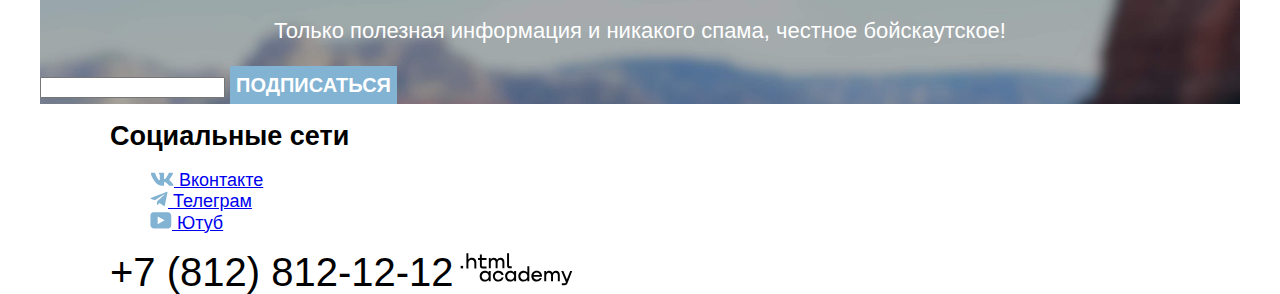
==== commit 0faec7de: "add width grid" ====
--- a/index.html
+++ b/index.html
@@ -9,10 +9,10 @@
 
 <body>
   <header class="page-header">
-    <a class="navigation-logo">
+    <nav class="navigation">
+      <a class="navigation-logo">
       <img class="page-header-logo" src="images/sedona.logo.svg" alt="Логотип сайта Седона" width="140" height="70">
     </a>
-    <nav class="navigation">
       <ul class="navigation-list">
         <li class="navigation-item">
           <a class="navigation-link">Главная</a>
@@ -39,18 +39,19 @@
       </li>
       <li class="navigation-item">
         <a class="navigation-link" href="#">
-          <span class="navigation-user-button">Хочу сюда!</span>
+          <p class="navigation-user-button">Хочу сюда!</p>
         </a>
       </li>
     </ul>
     </nav>
   </header>
 
-
-  <main class="main-index">
+  <div class="page-container">
+  <main class="main-container main-index">
     <h1 class="visually-hidden">Сайт Седона</h1>
     <section class="intro">
       <img class="intro-welcome" src="images/welcome.svg" alt="Добро пожаловать в Седону" width="458" height="352">
+      <img class="intro-decoration" src="images/horizontal-decoration.svg" alt="" width="1200" height="54">
     </section>
     <section class="intro-text">
       <p class="text-sedona">Седона — небольшой городок в Аризоне, заслуживающий большего!</p>
@@ -87,6 +88,8 @@
           <h3 class="advantage-title first">Там есть мост дьявола</h3>
           <p class="advantage-description first">Да, по нему можно пройти! Если вы осмелитесь, разумеется</p>
         </li>
+      </ul>
+      <ul class="serviice">
         <li class="advantage-item">
           <img class="advantage-icon-accommodation" src="images/advantage/icon-house.svg" alt="Иконка дом" width="75" height="72">
           <h3 class="advantage-title third">Жильё</h3>
@@ -102,7 +105,7 @@
           <h3 class="advantage-title third">Сувениры</h3>
           <p class="advantage-description third">Не только китайского, но и настоящего местного производства!</p>
         </li>
-      </ul>
+      </ul>  
     </section>
 
     <section class="interaction">
@@ -119,13 +122,15 @@
       <form class="subscribe-form" action="https://echo.htmlacademy.ru/" method="post">
         <label class="form-label" for="user-email"></label>
         <input class="field" type="email" id="user-email" name="user-email" plaseholder="Ваш email">
-        <button class="subscribe-button" type="button">Подписаться</button>
+        <button class="subscribe-button" type="submit">Подписаться</button>
       </form>
     </section>
   </main>
+  </div>
   
 
   <footer>
+    <div class="footer-wrapper">
     <section class="social">
       <h2 class="visually-hidden">Социальные сети</h2>
       <ul class="footer-social-list">
@@ -151,6 +156,7 @@
       <a class="footer-phone" href="tel:+78128121212">+7 (812) 812-12-12</a>
       <img class="social-logo-academy" src="images/htmlacademy.logo.svg" alt="Логоти htmlacademy" width="115" height="33">
     </section>
+    </div>
   </footer>
 </body>
 </html>
--- a/styles/style.css
+++ b/styles/style.css
@@ -14,16 +14,55 @@
   font-display: swap;
 }
 
+html {
+  height: 100%;
+}
+
 body {
-  font-family: "PT Sans", sans-serif;
+  margin: 0;
+  display: flex;
+  flex-direction: column;
+  font-family: "PT Sans", "Arial", sans-serif;
   font-size: 18px;
   line-height: 21px;
   color: black;
   background-color: #ffffff;
 }
 
+.main-container {
+  flex-grow: 1;
+}
+
+.page-container {
+  margin: 0 auto;
+  width: 1200px;
+}
+
+.navigation {
+  display: flex;
+  width: 1200px;
+  margin: 0 auto;
+}
+
+.navigation-logo {
+  margin-left:70px;
+  margin-right: 28px;
+}
+
+.navigation-list {
+  list-style: none;
+  margin: 0;
+  padding: 0;
+  width: 500px ;
+}
+
+.navigation-user {
+  list-style: none;
+  width: 268px;
+  margin-left: auto;
+}
+
 .navigation-link {
-  font-family: inherit;
   font-size: 20px;
   line-height: 24px;
   font-weight: 700;
@@ -37,6 +76,28 @@
   color: #ffffff;
   background-color: #756157;
   text-transform: uppercase;
+}
+
+.intro-welcome {
+  display: block;
+  margin: 0 auto;
+}
+
+.text-sedona {
+  display: flex;
+  margin-left: auto;
+  margin-right: auto;
+  width: 620px;
+}
+
+.text-advantage {
+
+}
+
+.intro-text {
+  background-color: #ffffff;
+  width: 1200px;
+  height: 282px;
 }
 
 .main-index {
@@ -48,7 +109,6 @@
 }
 
 .text-sedona {
-  font-family: inherit;
   text-align: center;
   font-size: 30px;
   line-height: 36px;
@@ -58,16 +118,18 @@
 }
 
 .text-advantage {
-  font-family: inherit;
   text-align: center;
   font-size: 22px;
   line-height: 26px;
   font-weight: 400;
   color: #333333;
+  display: flex;
+  margin-left: auto;
+  margin-right: auto;
+  width: 651px;
 }
 
 .advantage-title {
-  font-family: inherit;
   font-size: 24px;
   line-height: 28px;
   font-weight: 700;
@@ -77,7 +139,6 @@
 }
 
 .advantage-description {
-  font-family:inherit;
   font-size: 18px;
   line-height: 21px;
   font-weight: 400;
@@ -104,7 +165,6 @@
 }
 
 .interaction-question {
-  font-family: inherit;
   font-size: 30px;
   line-height: 36px;
   font-weight: 700;
@@ -114,7 +174,6 @@
 }
 
 .interaction-text {
-  font-family: inherit;
   font-size: 22px;
   line-height: 26px;
   font-weight: 400;
@@ -124,7 +183,6 @@
 }
 
 .interaction-button {
-  font-family: inherit;
   font-size: 20px;
   line-height: 36px;
   font-weight: 700;
@@ -143,7 +201,6 @@
 }
 
 .subscribe-title {
-  font-family: inherit;
   font-size: 30px;
   line-height: 36px;
   font-weight: 700;
@@ -153,7 +210,6 @@
 }
 
 .subscribe-text {
-  font-family: inherit;
   font-size: 22px ;
   line-height: 26px;
   text-align: center;
@@ -161,7 +217,6 @@
 }
 
 .subscribe-button {
-  font-family: inherit;
   font-size: 20px;
   line-height: 36px;
   font-weight: 700;
@@ -172,12 +227,22 @@
   border-style: none;
 }
 
+.footer-wrapper {
+  display: flex;
+  width: 1060px;
+  margin: 0 auto;
+}
+
+.footer-social-list {
+  list-style: none;
+  width: 142px;
+}
+
 .footer-phone {
-  font-family: inherit;
   font-size: 40px;
   line-height: 40px;
-  font-weight: 400;
   text-align: center;
   color: black;
   text-decoration: none;
-}
+  width: 331px; 
+}
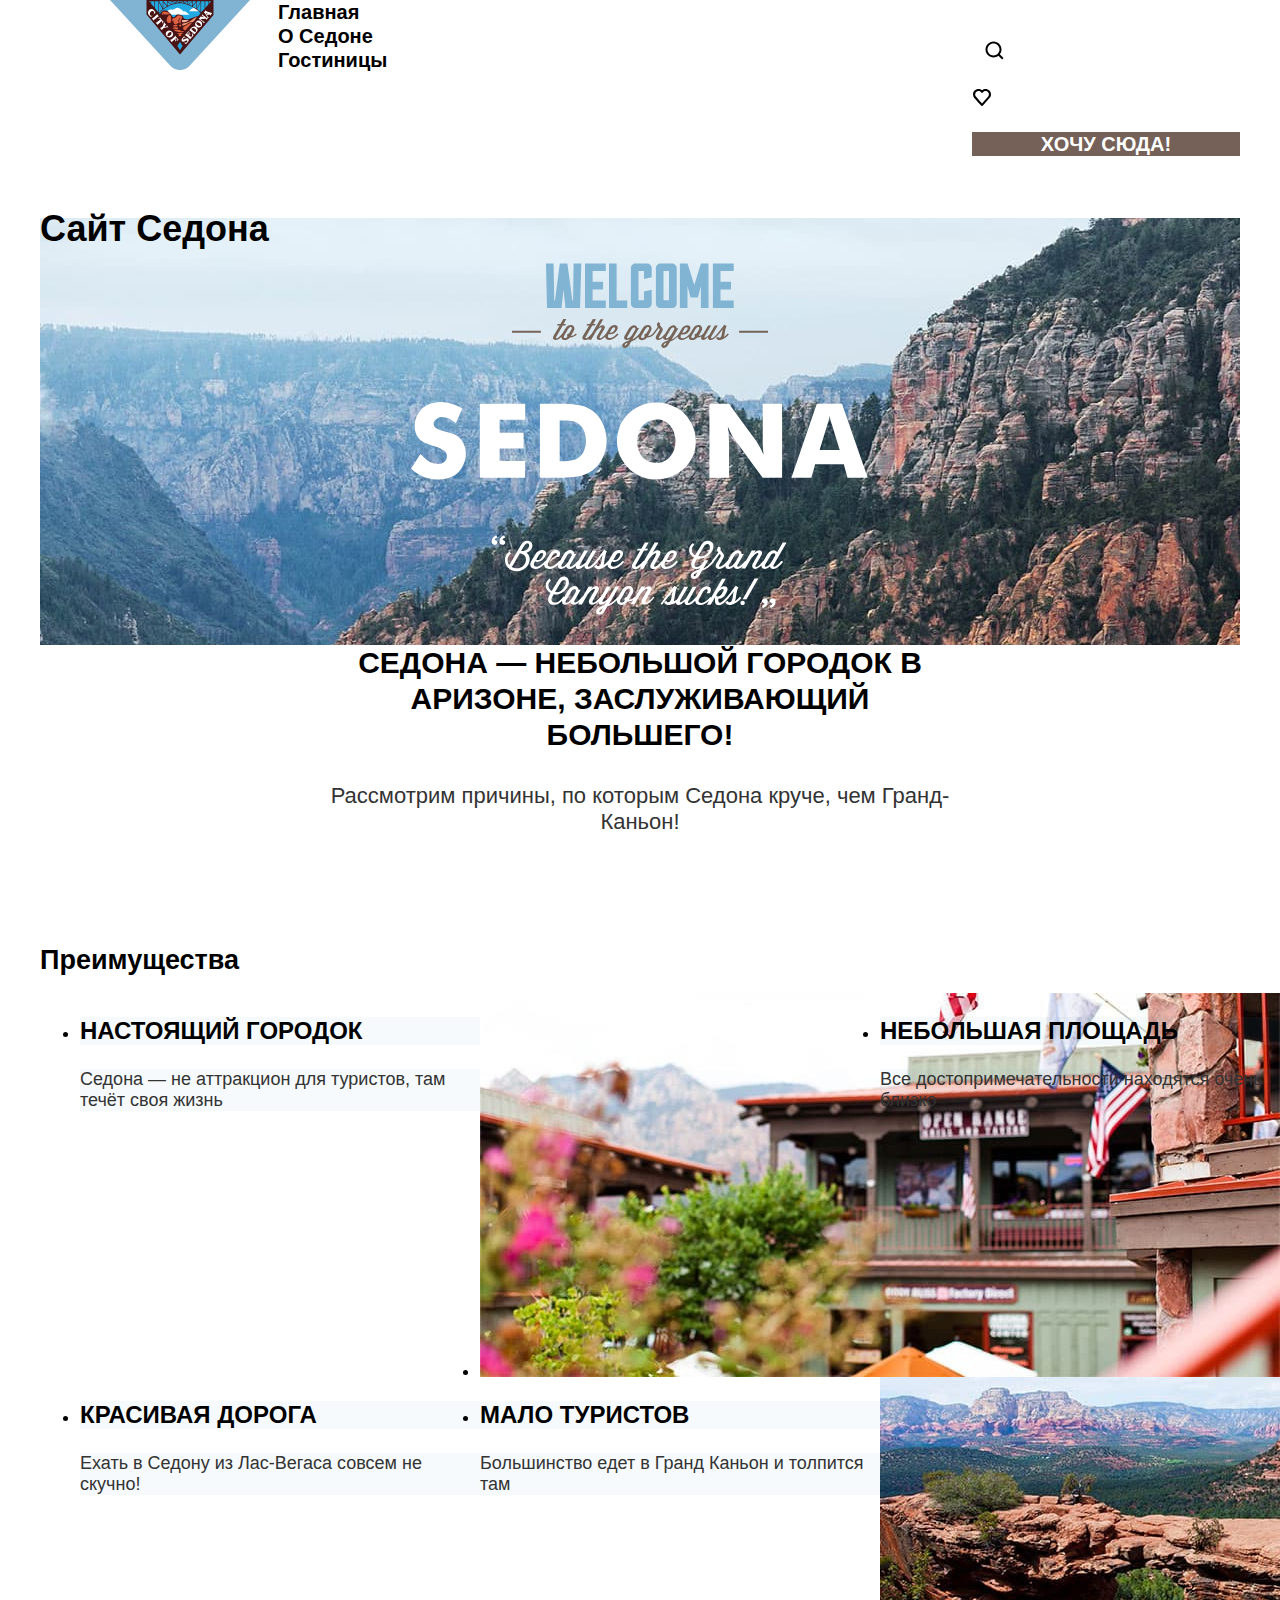
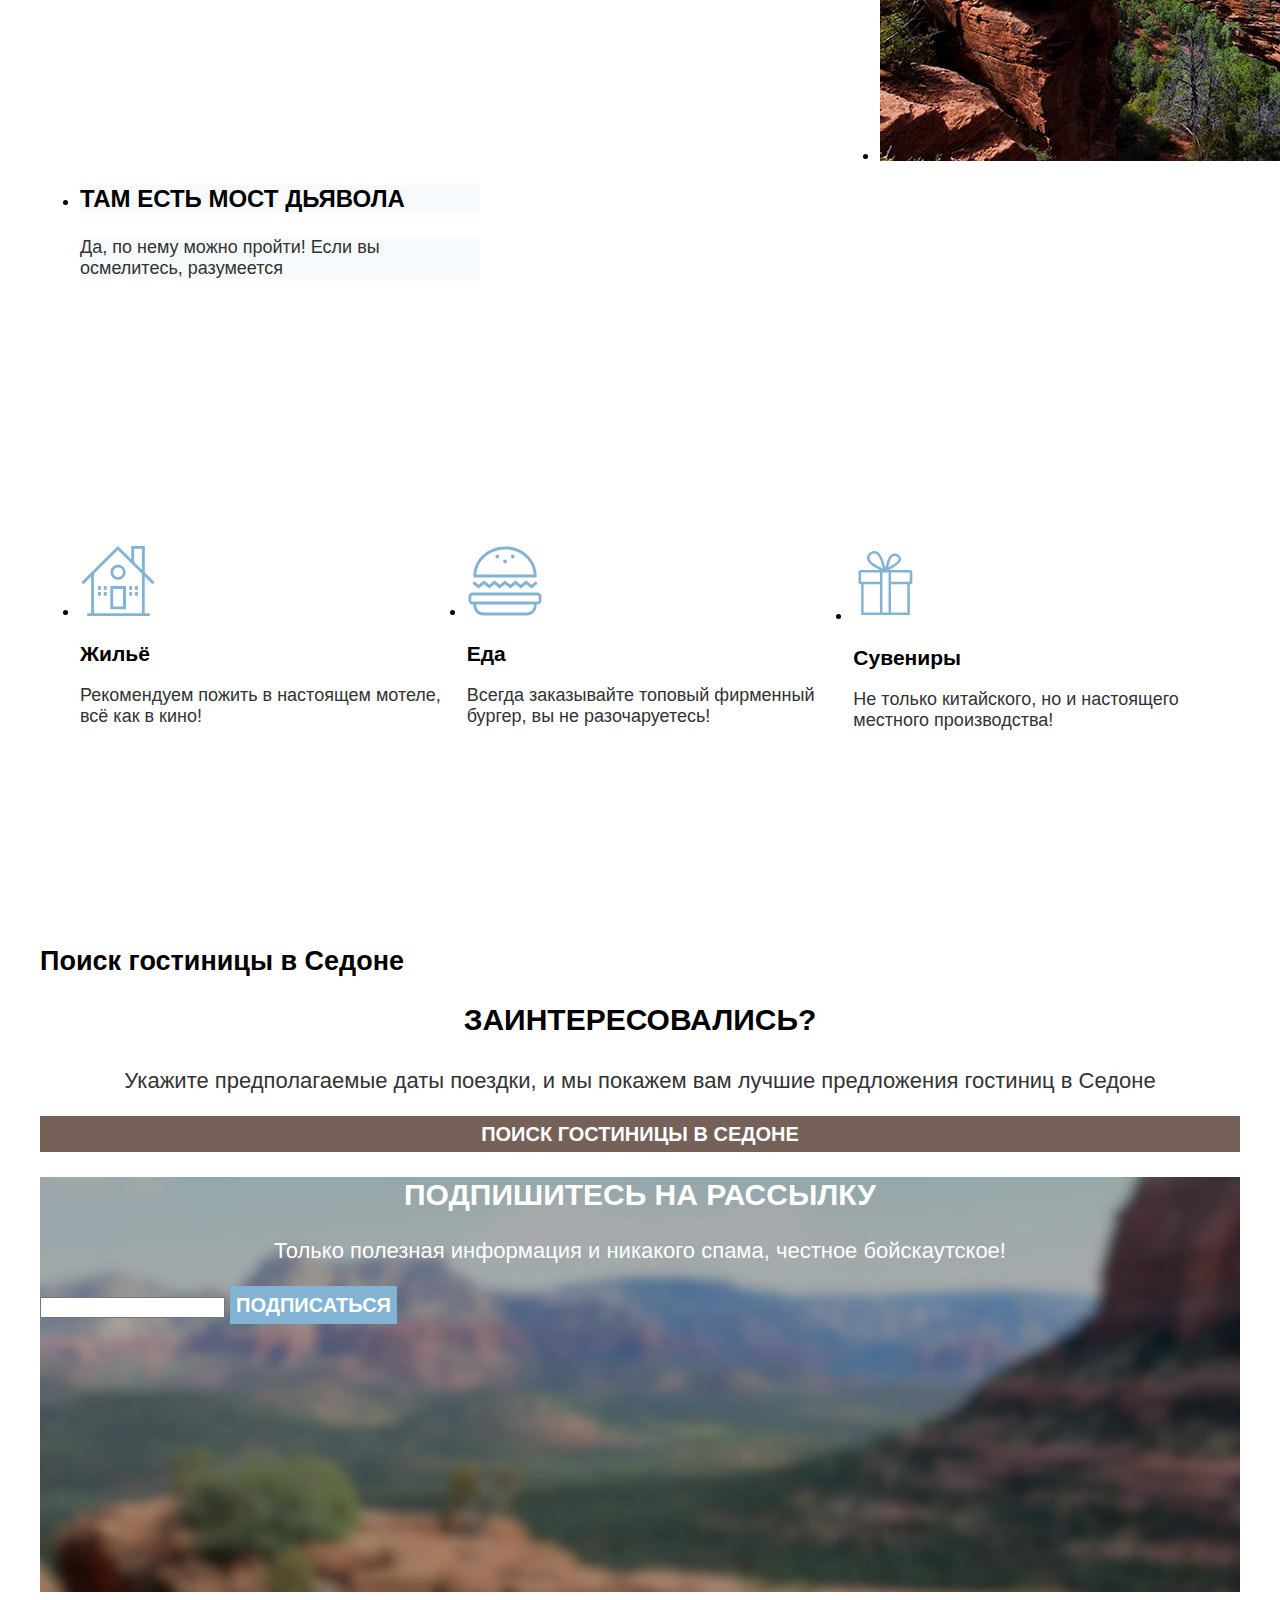
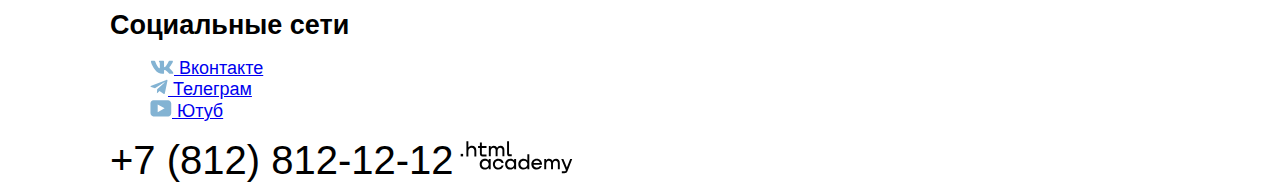
==== commit c76c443f: "add edits width grid" ====
--- a/index.html
+++ b/index.html
@@ -47,85 +47,88 @@
   </header>
 
   <div class="page-container">
-  <main class="main-container main-index">
-    <h1 class="visually-hidden">Сайт Седона</h1>
-    <section class="intro">
-      <img class="intro-welcome" src="images/welcome.svg" alt="Добро пожаловать в Седону" width="458" height="352">
-      <img class="intro-decoration" src="images/horizontal-decoration.svg" alt="" width="1200" height="54">
-    </section>
-    <section class="intro-text">
-      <p class="text-sedona">Седона — небольшой городок в Аризоне, заслуживающий большего!</p>
-      <p class="text-advantage">Рассмотрим причины, по которым Седона круче, чем Гранд-Каньон!</p>
-    </section>
+    <main class="main-container main-index">
+      <h1 class="visually-hidden">Сайт Седона</h1>
+      <section class="intro">
+        <img class="intro-welcome" src="images/welcome.svg" alt="Добро пожаловать в Седону" width="458" height="352">
+      </section>
+      <section class="intro-text">
+        <p class="text-sedona">Седона — небольшой городок в Аризоне, заслуживающий большего!</p>
+        <p class="text-advantage">Рассмотрим причины, по которым Седона круче, чем Гранд-Каньон!</p>
+      </section>
 
 
-    <section class="advantage">
-      <h2 class="visually-hidden">Преимущества</h2>
-      <ul class="advantage-list">
-        <li class="advantage-item">
-          <h3 class="advantage-title first">Настоящий городок</h3>
-          <p class="advantage-description first">Седона — не аттракцион для туристов, там течёт своя жизнь</p>
-        </li>
-        <li class="advantage-item">
-          <img class="advantage-pic-town" src="images/advantage/advantage-town.jpg" alt="Вид города" width="800" height="384">
-        </li>
-        <li class="advantage-item">
-          <h3 class="advantage-title">Небольшая площадь</h3>
-          <p class="advantage-description">Все достопримечательности находятся очень близко</p>
-        </li>
-        <li class="advantage-item">
-          <h3 class="advantage-title second">Красивая дорога</h3>
-          <p class="advantage-description second">Ехать в Седону из Лас-Вегаса совсем не скучно!</p>
-        </li>
-        <li class="advantage-item">
-          <h3 class="advantage-title">Мало туристов</h3>
-          <p class="advantage-description">Большинство едет в Гранд Каньон и толпится там</p>
-        </li>
-        <li class="advantage-item">
-          <img class="advantage-pic-canyon" src="images/advantage/advantage-canyon.jpg" alt="Каньоны" width="800" height="384">
-        </li>
-        <li class="advantage-item">
-          <h3 class="advantage-title first">Там есть мост дьявола</h3>
-          <p class="advantage-description first">Да, по нему можно пройти! Если вы осмелитесь, разумеется</p>
-        </li>
-      </ul>
-      <ul class="serviice">
-        <li class="advantage-item">
-          <img class="advantage-icon-accommodation" src="images/advantage/icon-house.svg" alt="Иконка дом" width="75" height="72">
-          <h3 class="advantage-title third">Жильё</h3>
-          <p class="advantage-description third">Рекомендуем пожить в настоящем мотеле, всё как в кино!</p>
-        </li>
-        <li class="advantage-item">
-          <img class="advantage-icon-meal" src="images/advantage/icon-meal.svg" alt="Иконка еда" width="75" height="72">
-          <h3 class="advantage-title fourth">Еда</h3>
-          <p class="advantage-description fourth">Всегда заказывайте топовый фирменный бургер, вы не разочаруетесь!</p>
-        </li>
-        <li class="advantage-item">
-          <img class="advantage-icon-present" src="images/advantage/icon-gift.svg" alt="Иконка сувениры" width="64" height="76">
-          <h3 class="advantage-title third">Сувениры</h3>
-          <p class="advantage-description third">Не только китайского, но и настоящего местного производства!</p>
-        </li>
-      </ul>  
-    </section>
+      <section class="advantage">
+        <h2 class="visually-hidden">Преимущества</h2>
+        <ul class="advantage-list">
+          <li class="advantage-item">
+            <h3 class="advantage-title">Настоящий городок</h3>
+            <p class="advantage-description">Седона — не аттракцион для туристов, там течёт своя жизнь</p>
+          </li>
+          <li class="advantage-item">
+            <img class="advantage-item advantage-item-full" src="images/advantage/advantage-town.jpg" alt="Вид города" width="800" height="384">
+          </li>
+          <li class="advantage-item">
+            <h3 class="advantage-title">Небольшая площадь</h3>
+            <p class="advantage-description">Все достопримечательности находятся очень близко</p>
+          </li>
+          <li class="advantage-item">
+            <h3 class="advantage-title">Красивая дорога</h3>
+            <p class="advantage-description">Ехать в Седону из Лас-Вегаса совсем не скучно!</p>
+          </li>
+          <li class="advantage-item">
+            <h3 class="advantage-title">Мало туристов</h3>
+            <p class="advantage-description">Большинство едет в Гранд Каньон и толпится там</p>
+          </li>
+          <li class="advantage-item">
+            <img class="advantage-item advantage-item-full" src="images/advantage/advantage-canyon.jpg" alt="Каньоны" width="800" height="384">
+          </li>
+          <li class="advantage-item">
+            <h3 class="advantage-title">Там есть мост дьявола</h3>
+            <p class="advantage-description">Да, по нему можно пройти! Если вы осмелитесь, разумеется</p>
+          </li>
+        </ul>
+      </section>
 
-    <section class="interaction">
-      <h2 class="visually-hidden">Поиск гостиницы в Седоне</h2>
-      <p class="interaction-question">Заинтересовались?</p>
-      <p class="interaction-text">Укажите предполагаемые даты поездки, и мы покажем вам лучшие предложения гостиниц в Седоне</p>
-      <a class="interaction-button" href="#">Поиск гостиницы в Седоне</a>
-    </section>
+      <section class="service">
+        <ul class="service-list">
+          <li class="service-item">
+            <img class="service-icon-accommodation" src="images/service/icon-house.svg" alt="Иконка дом" width="75" height="72">
+            <h3 class="service-title">Жильё</h3>
+            <p class="service-description">Рекомендуем пожить в настоящем мотеле, всё как в кино!</p>
+          </li>
+          <li class="service-item">
+            <img class="service-icon-meal" src="images/service/icon-meal.svg" alt="Иконка еда" width="75" height="72">
+            <h3 class="service-title">Еда</h3>
+            <p class="service-description">Всегда заказывайте топовый фирменный бургер, вы не разочаруетесь!</p>
+          </li>
+          <li class="service-item">
+            <img class="service-icon-present" src="images/service/icon-gift.svg" alt="Иконка сувениры" width="64" height="76">
+            <h3 class="service-title">Сувениры</h3>
+            <p class="service-description">Не только китайского, но и настоящего местного производства!</p>
+          </li>
+        </ul>
+       </ 
+      
+
+      <section class="interaction">
+        <h2 class="visually-hidden">Поиск гостиницы в Седоне</h2>
+        <p class="interaction-question">Заинтересовались?</p>
+        <p class="interaction-text">Укажите предполагаемые даты поездки, и мы покажем вам лучшие предложения гостиниц в Седоне</p>
+        <a class="interaction-button" href="#">Поиск гостиницы в Седоне</a>
+      </section>
 
 
-    <section class="subscribe">
-      <h2 class="subscribe-title">Подпишитесь на рассылку</h2>
-      <p class="subscribe-text">Только полезная информация и никакого спама, честное бойскаутское!</p>
-      <form class="subscribe-form" action="https://echo.htmlacademy.ru/" method="post">
-        <label class="form-label" for="user-email"></label>
-        <input class="field" type="email" id="user-email" name="user-email" plaseholder="Ваш email">
-        <button class="subscribe-button" type="submit">Подписаться</button>
-      </form>
-    </section>
-  </main>
+      <section class="subscribe">
+        <h2 class="subscribe-title">Подпишитесь на рассылку</h2>
+        <p class="subscribe-text">Только полезная информация и никакого спама, честное бойскаутское!</p>
+        <form class="subscribe-form" action="https://echo.htmlacademy.ru/" method="post">
+          <label class="form-label" for="user-email"></label>
+          <input class="field" type="email" id="user-email" name="user-email" plaseholder="Ваш email">
+          <button class="subscribe-button" type="submit">Подписаться</button>
+        </form>
+      </section>
+    </main>
   </div>
   
 
--- a/styles/style.css
+++ b/styles/style.css
@@ -20,8 +20,6 @@
 
 body {
   margin: 0;
-  display: flex;
-  flex-direction: column;
   font-family: "PT Sans", "Arial", sans-serif;
   font-size: 18px;
   line-height: 21px;
@@ -90,10 +88,6 @@
   width: 620px;
 }
 
-.text-advantage {
-
-}
-
 .intro-text {
   background-color: #ffffff;
   width: 1200px;
@@ -129,6 +123,23 @@
   width: 651px;
 }
 
+.advantage-list {
+  display: flex;
+  flex-wrap: wrap;
+  margin: 0;
+  width: 1200px;
+}
+
+.advantage-item {
+  width: 400px;
+  height: 384px;
+}
+
+.advantage-item-full {
+  width: 800PX;
+}
+
+
 .advantage-title {
   font-size: 24px;
   line-height: 28px;
@@ -146,6 +157,26 @@
   background-color: #83B3D312;
 }
 
+.service-list {
+  display: flex;
+  margin: 0;
+}
+
+.service-item {
+  align-items: center;
+  width: 400px;
+  height: 384px;
+}
+
+.service-description {
+  font-size: 18px;
+  line-height: 21px;
+  font-weight: 400;
+  color: #333333;
+}
+
+
+/*
 .first {
   color: #ffffff;
   background-color: #82B3D3;
@@ -162,6 +193,12 @@
 
 .fourth {
   background-color: #ffffff;
+}
+*/
+
+.interaction {
+  width: 1200px;
+  height: 406px;
 }
 
 .interaction-question {
@@ -183,6 +220,8 @@
 }
 
 .interaction-button {
+  display: flex;
+  justify-content: center;
   font-size: 20px;
   line-height: 36px;
   font-weight: 700;
@@ -198,6 +237,8 @@
   background-repeat: no-repeat;
   background-size: 100% auto;
   background-color: black;
+  width: 1200px;
+  height: 415px;
 }
 
 .subscribe-title {
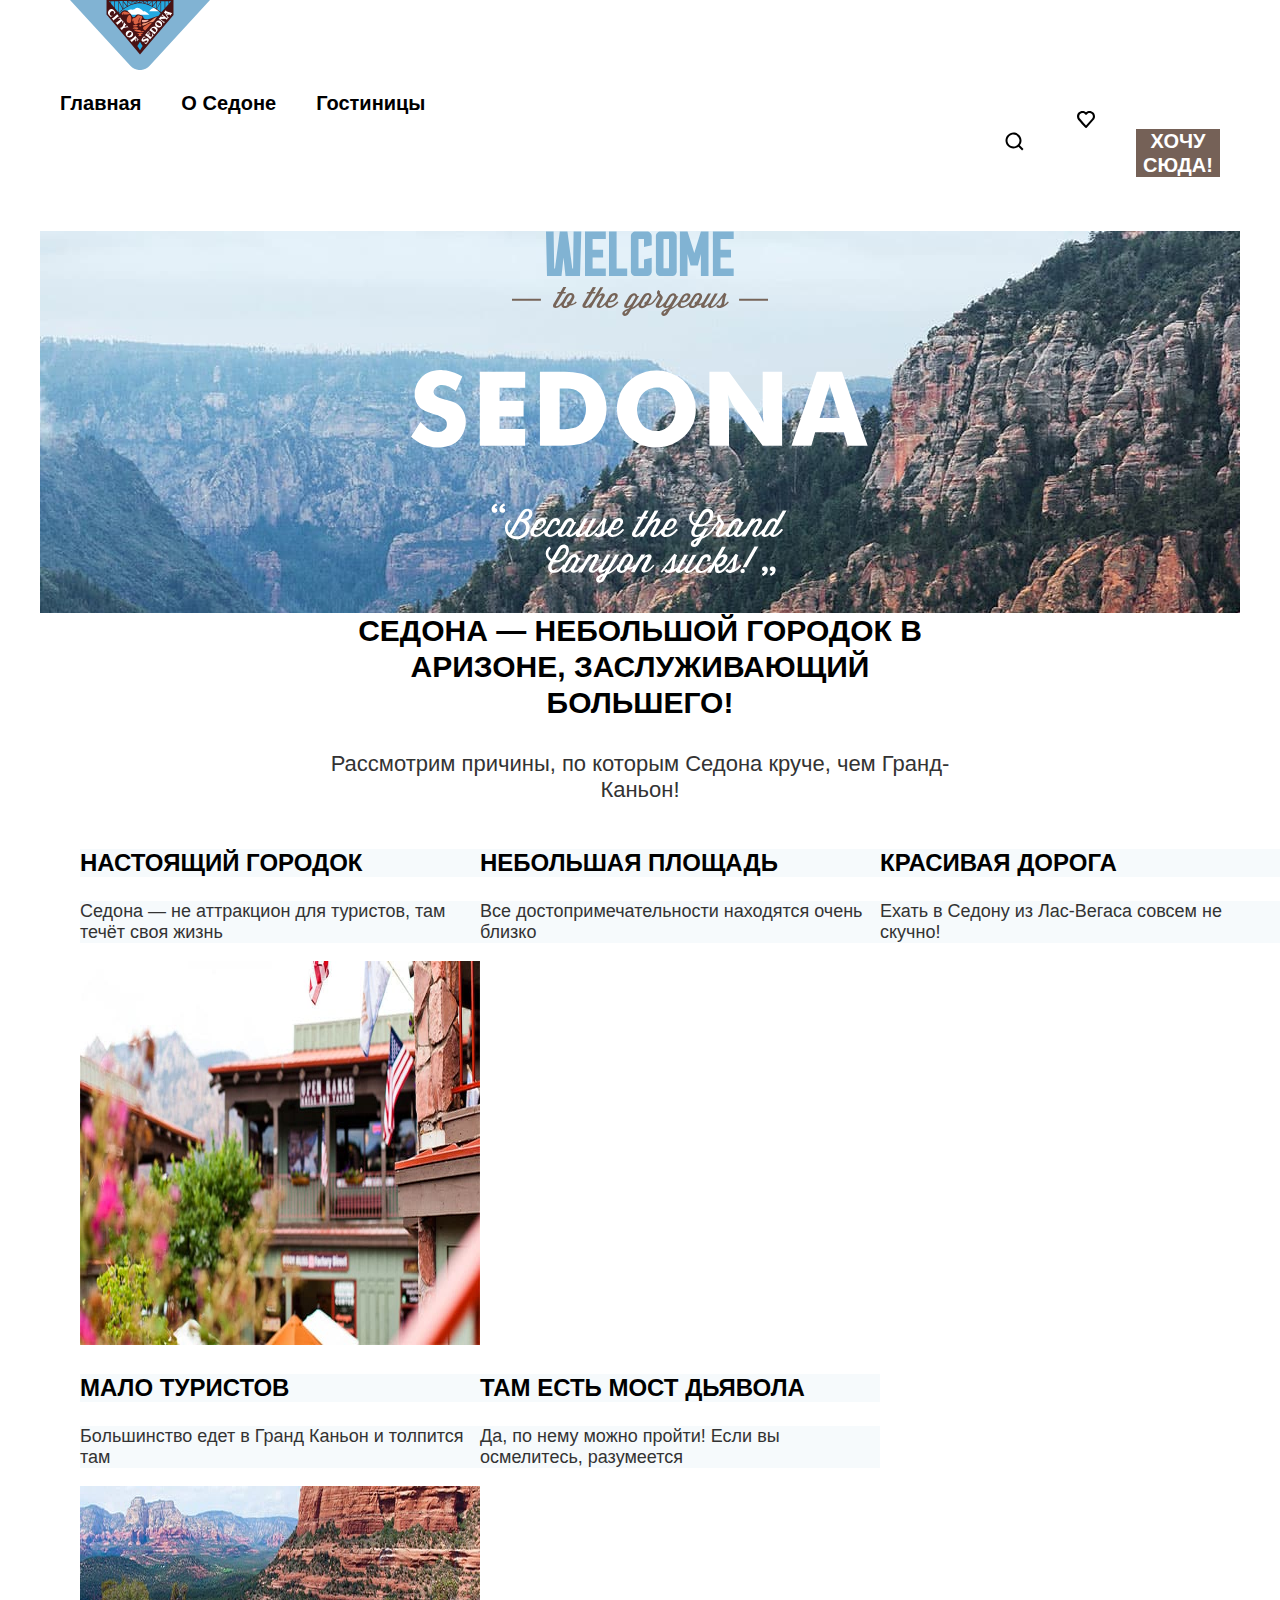
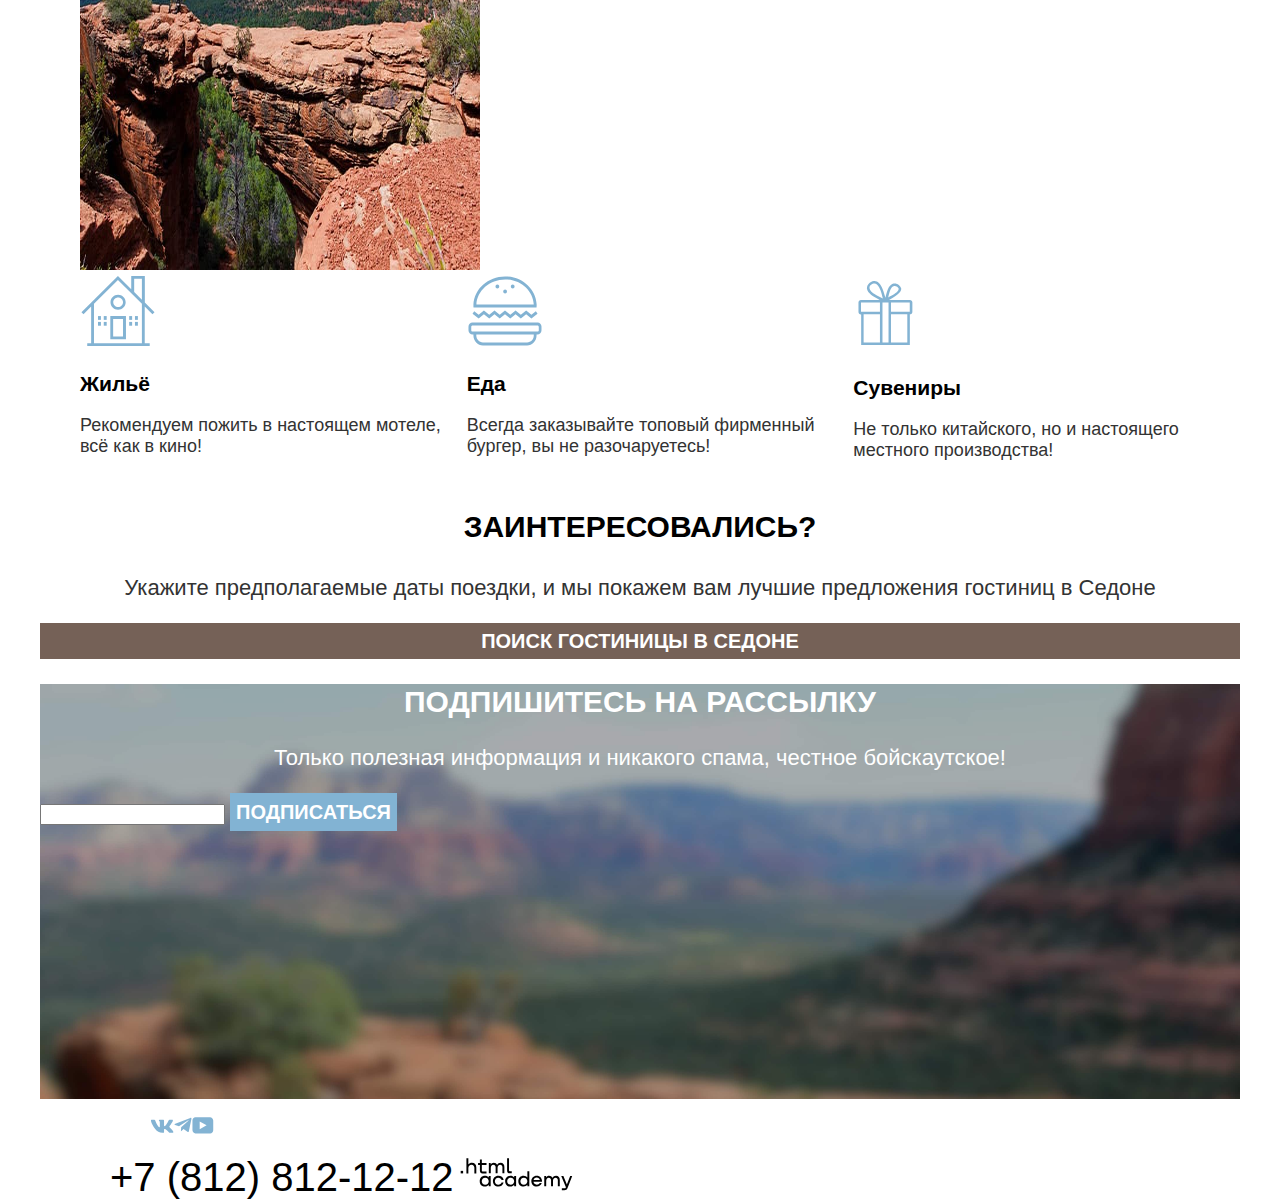
==== commit e040fbf5: "Merge pull request #6 from AlbinaBerg/master" ====
--- a/index.html
+++ b/index.html
@@ -9,10 +9,10 @@
 
 <body>
   <header class="page-header">
-    <nav class="navigation">
-      <a class="navigation-logo">
+    <a class="navigation-logo">
       <img class="page-header-logo" src="images/sedona.logo.svg" alt="Логотип сайта Седона" width="140" height="70">
     </a>
+    <nav class="navigation">
       <ul class="navigation-list">
         <li class="navigation-item">
           <a class="navigation-link">Главная</a>
@@ -64,8 +64,6 @@
           <li class="advantage-item">
             <h3 class="advantage-title">Настоящий городок</h3>
             <p class="advantage-description">Седона — не аттракцион для туристов, там течёт своя жизнь</p>
-          </li>
-          <li class="advantage-item">
             <img class="advantage-item advantage-item-full" src="images/advantage/advantage-town.jpg" alt="Вид города" width="800" height="384">
           </li>
           <li class="advantage-item">
@@ -79,8 +77,6 @@
           <li class="advantage-item">
             <h3 class="advantage-title">Мало туристов</h3>
             <p class="advantage-description">Большинство едет в Гранд Каньон и толпится там</p>
-          </li>
-          <li class="advantage-item">
             <img class="advantage-item advantage-item-full" src="images/advantage/advantage-canyon.jpg" alt="Каньоны" width="800" height="384">
           </li>
           <li class="advantage-item">
@@ -108,7 +104,7 @@
             <p class="service-description">Не только китайского, но и настоящего местного производства!</p>
           </li>
         </ul>
-       </ 
+      </section>
       
 
       <section class="interaction">
--- a/styles/style.css
+++ b/styles/style.css
@@ -27,6 +27,17 @@
   background-color: #ffffff;
 }
 
+.visually-hidden {
+  position: absolute;
+  width: 1px;
+  height: 1px;
+  overflow: hidden;
+  border: 0;
+  padding: 0;
+  clip: rect(0 0 0 0);
+  margin: -1px;
+}
+
 .main-container {
   flex-grow: 1;
 }
@@ -43,8 +54,8 @@
 }
 
 .navigation-logo {
-  margin-left:70px;
-  margin-right: 28px;
+  margin-left: 70px;
+
 }
 
 .navigation-list {
@@ -52,12 +63,15 @@
   margin: 0;
   padding: 0;
   width: 500px ;
+  display: flex;
+  flex-wrap: wrap;
 }
 
 .navigation-user {
   list-style: none;
   width: 268px;
   margin-left: auto;
+  display: flex;
 }
 
 .navigation-link {
@@ -68,6 +82,8 @@
   text-decoration: none;
   color: black;
   background-color: #ffffff;
+  display: block;
+  padding: 16px 20px;
 }
 
 .navigation-user-button {
@@ -91,7 +107,6 @@
 .intro-text {
   background-color: #ffffff;
   width: 1200px;
-  height: 282px;
 }
 
 .main-index {
@@ -127,16 +142,16 @@
   display: flex;
   flex-wrap: wrap;
   margin: 0;
+  list-style: none;
   width: 1200px;
 }
 
 .advantage-item {
   width: 400px;
-  height: 384px;
 }
 
 .advantage-item-full {
-  width: 800PX;
+  width: 100%;
 }
 
 
@@ -165,7 +180,7 @@
 .service-item {
   align-items: center;
   width: 400px;
-  height: 384px;
+  list-style: none;
 }
 
 .service-description {
@@ -175,7 +190,6 @@
   color: #333333;
 }
 
-
 /*
 .first {
   color: #ffffff;
@@ -198,7 +212,6 @@
 
 .interaction {
   width: 1200px;
-  height: 406px;
 }
 
 .interaction-question {
@@ -277,6 +290,7 @@
 .footer-social-list {
   list-style: none;
   width: 142px;
+  display: flex;
 }
 
 .footer-phone {
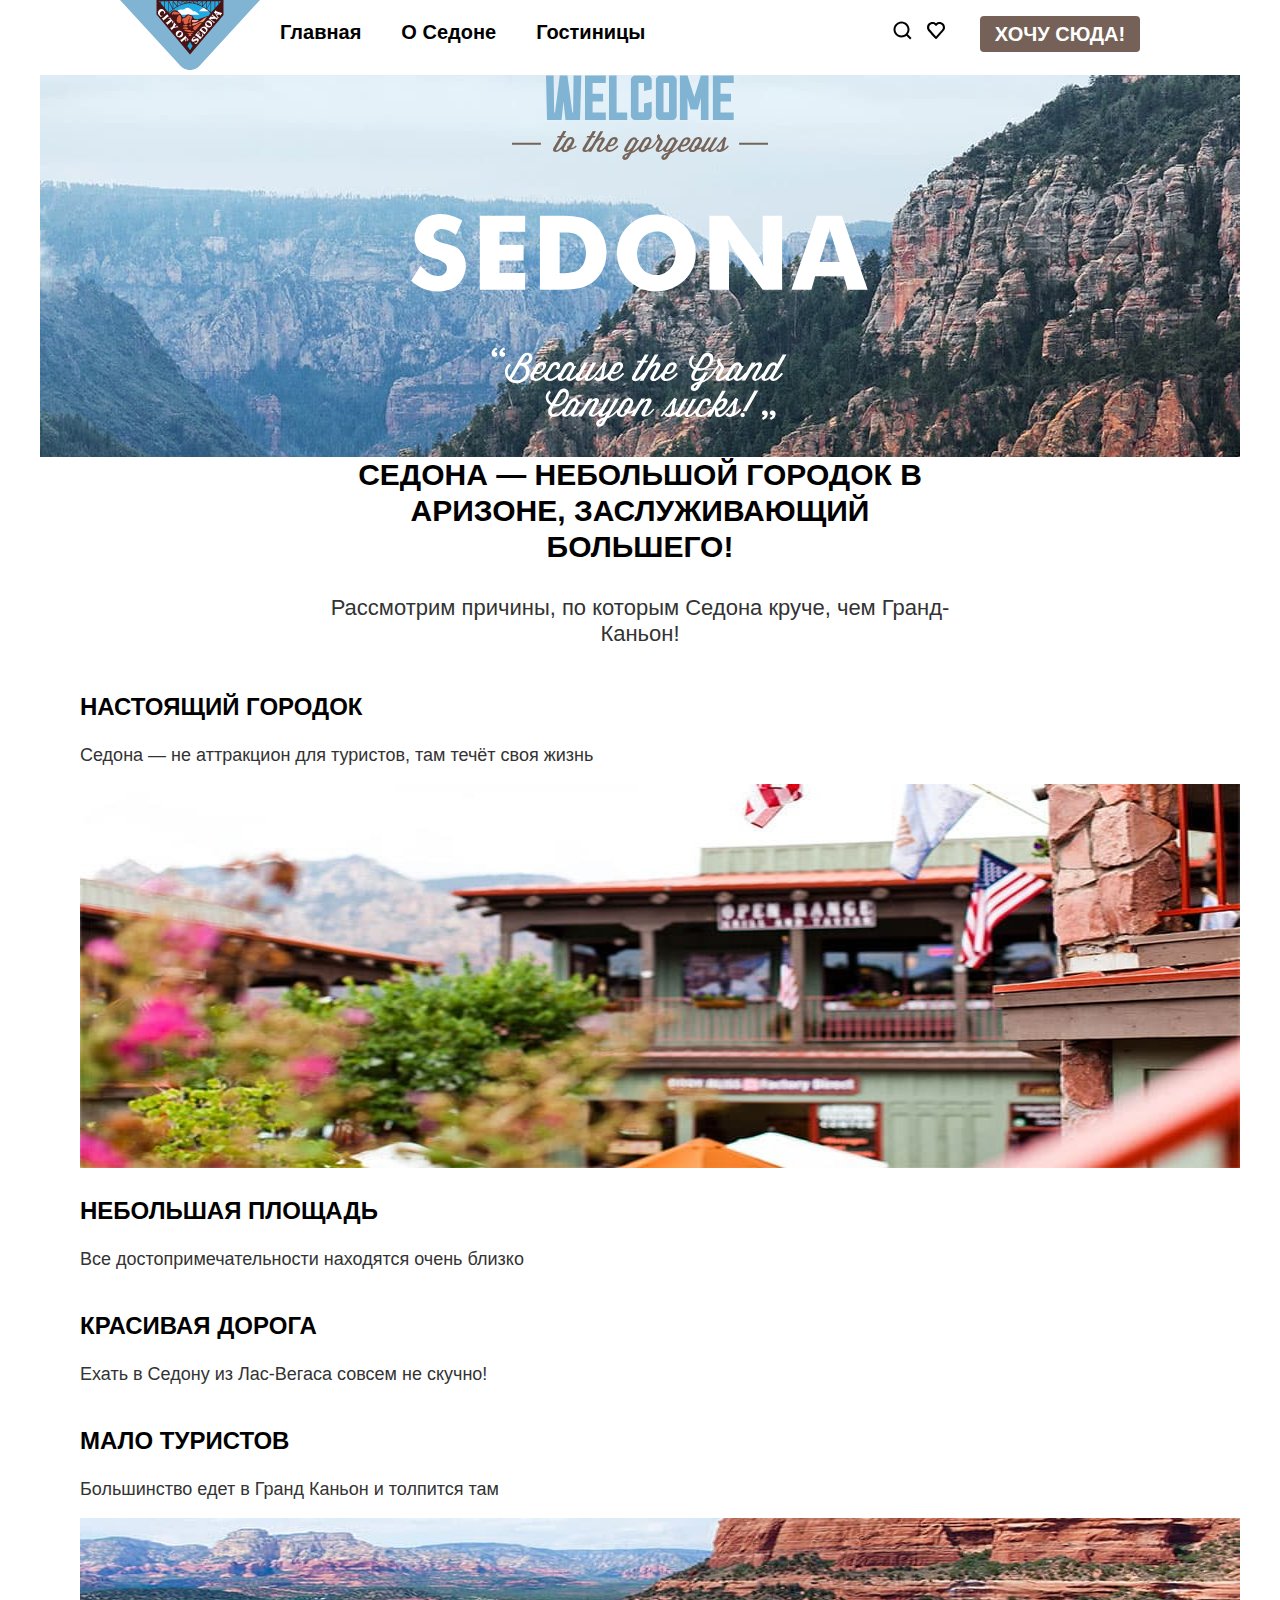
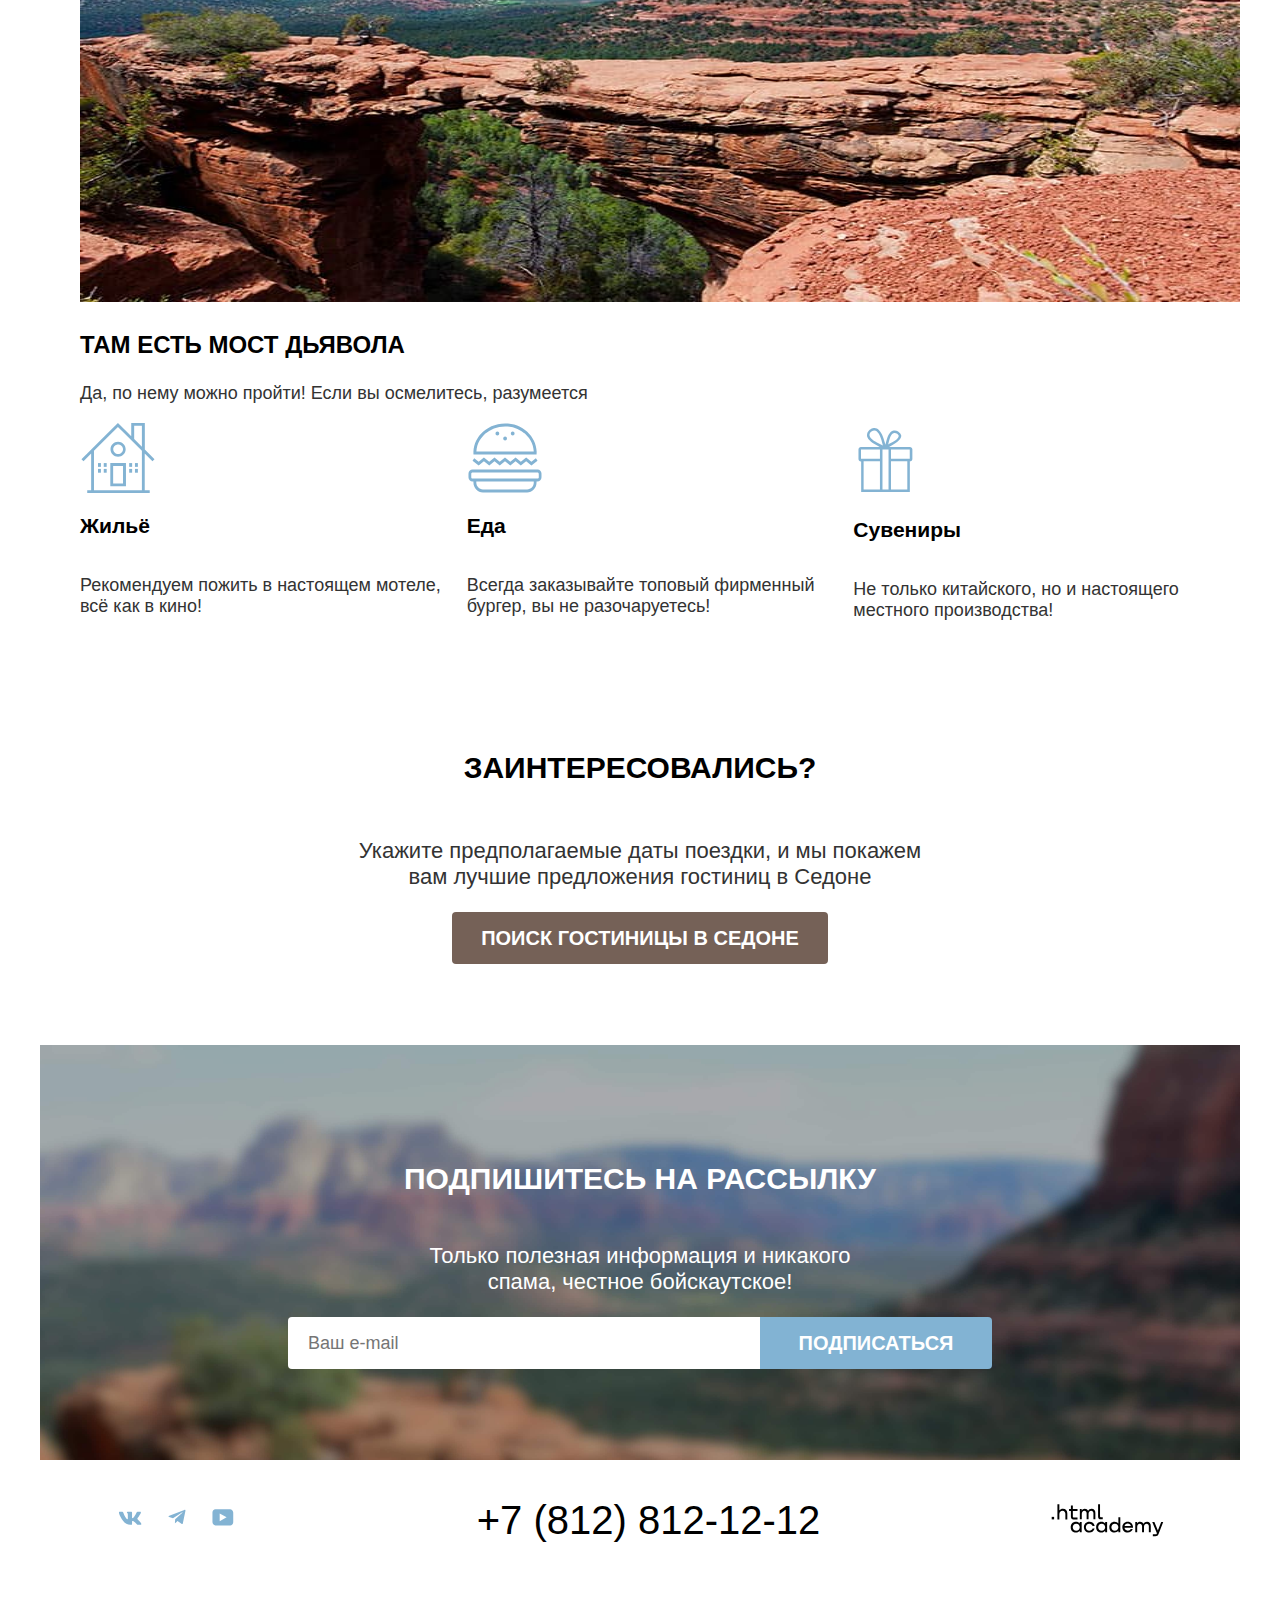
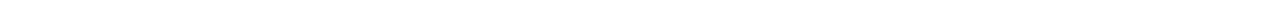
==== commit 106525a7: "Merge pull request #7 from AlbinaBerg/master" ====
--- a/index.html
+++ b/index.html
@@ -1,5 +1,6 @@
 <!DOCTYPE html>
 <html lang="ru">
+
 <head>
   <meta charset="UTF-8">
   <link rel="stylesheet" href="styles/style.css">
@@ -23,26 +24,26 @@
         <li class="navigatin-item">
           <a class="navigation-link" href="hotels.html">Гостиницы</a>
         </li>
-    </ul>
+      </ul>
 
 
-    <ul class="navigation-user">
-      <li class="navigation-item">
-        <a class="navigation-link" href="#">
-          <img class="navigation-search" src="images/navigation/navigation-search.svg" alt="Поиск" width="44" height="64">
-        </a>
-      </li>
-      <li class="navigation-item">
-        <a class="navigation-link" href="#">
-          <img class="navigation-favorites" src="images/navigation/navigation-favorites.svg" alt="Фавориты" width="20" height="20">
-        </a>
-      </li>
-      <li class="navigation-item">
-        <a class="navigation-link" href="#">
-          <p class="navigation-user-button">Хочу сюда!</p>
-        </a>
-      </li>
-    </ul>
+      <ul class="navigation-user">
+        <li class="navigation-user-item">
+          <a href="#">
+            <img src="images/navigation/navigation-search.svg" alt="Поиск">
+          </a>
+        </li>
+        <li class="navigation-user-item">
+          <a href="#">
+            <img src="images/navigation/navigation-favorites.svg" alt="Фавориты">
+          </a>
+        </li>
+        <li class="navigation-item">
+          <a class="navigation-link" href="#">
+            <p class="navigation-user-button">Хочу сюда!</p>
+          </a>
+        </li>
+      </ul>
     </nav>
   </header>
 
@@ -62,9 +63,14 @@
         <h2 class="visually-hidden">Преимущества</h2>
         <ul class="advantage-list">
           <li class="advantage-item">
-            <h3 class="advantage-title">Настоящий городок</h3>
-            <p class="advantage-description">Седона — не аттракцион для туристов, там течёт своя жизнь</p>
-            <img class="advantage-item advantage-item-full" src="images/advantage/advantage-town.jpg" alt="Вид города" width="800" height="384">
+            <div class="section-advantage-title">
+              <h3 class="advantage-title">Настоящий городок</h3>
+              <p class="advantage-description">Седона — не аттракцион для туристов, там течёт своя жизнь</p>
+            </div>
+            <div class="section-advantage-image">
+              <img class="advantage-item advantage-item-full" src="images/advantage/advantage-town.jpg" alt="Вид города"
+                width="800" height="384">
+            </div>
           </li>
           <li class="advantage-item">
             <h3 class="advantage-title">Небольшая площадь</h3>
@@ -77,7 +83,8 @@
           <li class="advantage-item">
             <h3 class="advantage-title">Мало туристов</h3>
             <p class="advantage-description">Большинство едет в Гранд Каньон и толпится там</p>
-            <img class="advantage-item advantage-item-full" src="images/advantage/advantage-canyon.jpg" alt="Каньоны" width="800" height="384">
+            <img class="advantage-item advantage-item-full" src="images/advantage/advantage-canyon.jpg" alt="Каньоны"
+              width="800" height="384">
           </li>
           <li class="advantage-item">
             <h3 class="advantage-title">Там есть мост дьявола</h3>
@@ -89,7 +96,8 @@
       <section class="service">
         <ul class="service-list">
           <li class="service-item">
-            <img class="service-icon-accommodation" src="images/service/icon-house.svg" alt="Иконка дом" width="75" height="72">
+            <img class="service-icon-accommodation" src="images/service/icon-house.svg" alt="Иконка дом" width="75"
+              height="72">
             <h3 class="service-title">Жильё</h3>
             <p class="service-description">Рекомендуем пожить в настоящем мотеле, всё как в кино!</p>
           </li>
@@ -99,63 +107,70 @@
             <p class="service-description">Всегда заказывайте топовый фирменный бургер, вы не разочаруетесь!</p>
           </li>
           <li class="service-item">
-            <img class="service-icon-present" src="images/service/icon-gift.svg" alt="Иконка сувениры" width="64" height="76">
+            <img class="service-icon-present" src="images/service/icon-gift.svg" alt="Иконка сувениры" width="64"
+              height="76">
             <h3 class="service-title">Сувениры</h3>
             <p class="service-description">Не только китайского, но и настоящего местного производства!</p>
           </li>
         </ul>
       </section>
-      
+
 
       <section class="interaction">
         <h2 class="visually-hidden">Поиск гостиницы в Седоне</h2>
         <p class="interaction-question">Заинтересовались?</p>
-        <p class="interaction-text">Укажите предполагаемые даты поездки, и мы покажем вам лучшие предложения гостиниц в Седоне</p>
+        <div class="interaction-text-block">
+          <p class="interaction-text">Укажите предполагаемые даты поездки, и мы покажем вам лучшие предложения гостиниц
+            в Седоне</p>
+        </div>
         <a class="interaction-button" href="#">Поиск гостиницы в Седоне</a>
       </section>
 
 
       <section class="subscribe">
-        <h2 class="subscribe-title">Подпишитесь на рассылку</h2>
-        <p class="subscribe-text">Только полезная информация и никакого спама, честное бойскаутское!</p>
+        <div class="subscribe-text-block">
+          <h2 class="subscribe-title">Подпишитесь на рассылку</h2>
+          <p class="subscribe-text">Только полезная информация и никакого спама, честное бойскаутское!</p>
+        </div>
         <form class="subscribe-form" action="https://echo.htmlacademy.ru/" method="post">
           <label class="form-label" for="user-email"></label>
-          <input class="field" type="email" id="user-email" name="user-email" plaseholder="Ваш email">
+          <input class="field" type="email" id="user-email" name="user-email" placeholder="Ваш e-mail">
           <button class="subscribe-button" type="submit">Подписаться</button>
         </form>
       </section>
     </main>
+
+    <footer>
+      <div class="social">
+        <div class="social-container">
+          <h2 class="visually-hidden">Социальные сети</h2>
+          <ul class="footer-social-list">
+            <li class="footer-social-item">
+              <a class="button" href="#">
+                <img class="button-social" src="images/social/icon-vk.svg" alt="Вконтакте" width="24" height="14">
+                <span class="visually-hidden">Вконтакте</span>
+              </a>
+            </li>
+            <li class="footer-social-item">
+              <a class="button" href="#">
+                <img class="button-social" src="images/social/icon-telegram.svg" alt="Телеграм" width="18" height="16">
+                <span class="visually-hidden">Телеграм</span>
+              </a>
+            </li>
+            <li class="footer-social-item">
+              <a class="button" href="#">
+                <img class="button-social" src="images/social/icon-youtube.svg" alt="Ютуб" width="22" height="17">
+                <span class="visually-hidden">Ютуб</span>
+              </a>
+            </li>
+          </ul>
+          <a class="footer-phone" href="tel:+78128121212">+7 (812) 812-12-12</a>
+          <img class="social-logo-academy" src="images/htmlacademy.logo.svg" alt="Логоти htmlacademy" width="115"
+            height="33">
+        </div>
+      </div>
+    </footer>
   </div>
-  
+</body>
 
-  <footer>
-    <div class="footer-wrapper">
-    <section class="social">
-      <h2 class="visually-hidden">Социальные сети</h2>
-      <ul class="footer-social-list">
-        <li class="footer-social-item">
-          <a class="button" href="#">
-            <img class="button-social" src="images/social/icon-vk.svg" alt="Вконтакте" width="24" height="14">
-            <span class="visually-hidden">Вконтакте</span>
-          </a>
-        </li>
-        <li class="footer-social-item">
-          <a class="button" href="#">
-            <img class="button-social" src="images/social/icon-telegram.svg" alt="Телеграм" width="18" height="16">
-            <span class="visually-hidden">Телеграм</span>
-          </a>
-        </li>
-        <li class="footer-social-item">
-          <a class="button" href="#">
-            <img class="button-social" src="images/social/icon-youtube.svg" alt="Ютуб" width="22" height="17">
-            <span class="visually-hidden">Ютуб</span>
-          </a>
-        </li>
-      </ul>
-      <a class="footer-phone" href="tel:+78128121212">+7 (812) 812-12-12</a>
-      <img class="social-logo-academy" src="images/htmlacademy.logo.svg" alt="Логоти htmlacademy" width="115" height="33">
-    </section>
-    </div>
-  </footer>
-</body>
-</html>
+</html>--- a/styles/style.css
+++ b/styles/style.css
@@ -42,6 +42,12 @@
   flex-grow: 1;
 }
 
+.page-header {
+  display: flex;
+  width: 1040px;
+  margin: 0 auto;
+}
+
 .page-container {
   margin: 0 auto;
   width: 1200px;
@@ -51,11 +57,7 @@
   display: flex;
   width: 1200px;
   margin: 0 auto;
-}
-
-.navigation-logo {
-  margin-left: 70px;
-
+  height: 64px;
 }
 
 .navigation-list {
@@ -65,13 +67,19 @@
   width: 500px ;
   display: flex;
   flex-wrap: wrap;
+  align-items: center;
 }
 
 .navigation-user {
+  margin: 0;
+  padding: 0;
+  margin-left: auto;
   list-style: none;
   width: 268px;
-  margin-left: auto;
-  display: flex;
+  display: flex;
+  min-width: 44px;
+  min-height: 64px;
+  justify-content: space-between;
 }
 
 .navigation-link {
@@ -86,10 +94,25 @@
   padding: 16px 20px;
 }
 
+.navigation-user-item {
+  padding: 0;
+  margin: 0;
+  display: flex;
+  align-items: center;
+}
+
 .navigation-user-button {
+  padding: 0;
+  margin: 0;
   color: #ffffff;
   background-color: #756157;
   text-transform: uppercase;
+  width: 160px;
+  height: 36px;
+  border-radius: 4px;
+  display: flex;
+  justify-content: center;
+  align-items: center;
 }
 
 .intro-welcome {
@@ -126,6 +149,10 @@
   color: black;
 }
 
+.advantage {
+  display: flex;
+}
+
 .text-advantage {
   text-align: center;
   font-size: 22px;
@@ -144,16 +171,12 @@
   margin: 0;
   list-style: none;
   width: 1200px;
+  margin: 0;
 }
 
 .advantage-item {
-  width: 400px;
-}
-
-.advantage-item-full {
   width: 100%;
 }
-
 
 .advantage-title {
   font-size: 24px;
@@ -161,7 +184,6 @@
   font-weight: 700;
   text-transform: uppercase;
   color: black;
-  background-color: #83B3D312;
 }
 
 .advantage-description {
@@ -169,7 +191,6 @@
   line-height: 21px;
   font-weight: 400;
   color: #333333;
-  background-color: #83B3D312;
 }
 
 .service-list {
@@ -178,9 +199,11 @@
 }
 
 .service-item {
-  align-items: center;
+  display: flex;
+  flex-direction: column;
   width: 400px;
   list-style: none;
+  align-content: center;
 }
 
 .service-description {
@@ -190,28 +213,13 @@
   color: #333333;
 }
 
-/*
-.first {
-  color: #ffffff;
-  background-color: #82B3D3;
-}
-
-.fifth {
-  color: #ffffff;
-  background-color: #82B3D3; 
-}
-
-.third {
-  background-color: #83B3D320;
-}
-
-.fourth {
-  background-color: #ffffff;
-}
-*/
-
 .interaction {
   width: 1200px;
+  height: 406px;
+  display: flex;
+  flex-direction: column;
+  align-items: center;
+  justify-content: center;
 }
 
 .interaction-question {
@@ -221,6 +229,10 @@
   text-align: center;
   text-transform: uppercase;
   color: black;
+}
+
+.interaction-text-block {
+  width: 592px;
 }
 
 .interaction-text {
@@ -239,10 +251,15 @@
   line-height: 36px;
   font-weight: 700;
   text-align: center;
+  align-items: center;
+  padding: 0;
   text-transform: uppercase;
   color: #ffffff;
   background-color: #756157;
   text-decoration: none;
+  width: 376px;
+  height: 52px;
+  border-radius: 4px;
 }
 
 .subscribe {
@@ -252,6 +269,21 @@
   background-color: black;
   width: 1200px;
   height: 415px;
+  display: flex;
+  flex-direction: column;
+  justify-content: center;
+  align-items: center;
+}
+
+.subscribe-text-block {
+  display: flex;
+  flex-direction: column;
+  justify-content: center;
+  width: 475px;
+}
+
+.subscribe-form {
+  display: flex;
 }
 
 .subscribe-title {
@@ -271,6 +303,9 @@
 }
 
 .subscribe-button {
+  padding: 0;
+  margin: 0;
+  font-family: "PT Sans", "Arial", sans-serif;
   font-size: 20px;
   line-height: 36px;
   font-weight: 700;
@@ -279,18 +314,50 @@
   color: #ffffff;
   background-color: #82B3D3;
   border-style: none;
-}
-
-.footer-wrapper {
-  display: flex;
+  width: 232px;
+  height: 52px;
+  border-bottom-right-radius: 4px;
+  border-top-right-radius: 4px;
+}
+
+.field {
+  padding: 0;
+  margin: 0;
+  width: 452px;
+  line-height: 52px;
+  padding-left: 20px;
+  font-size: 18px;
+  border: 0;
+  border-top-left-radius: 4px;
+  border-bottom-left-radius: 4px;
+  font-family: "PT Sans", "Arial", sans-serif;
+}
+
+.social {
+  margin: 0 auto;
+  padding: 0;
+  display: flex;
+  justify-content: space-between;
+  align-items: center;
+  width: 1200px;
+  height: 120px;
+}
+
+.footer-social-list {
+  margin: 0;
+  padding: 0;
+  list-style: none;
+  width: 142px;
+  display: flex;
+  justify-content: space-around;
+}
+.social-container {
+  margin: 0 auto;
   width: 1060px;
-  margin: 0 auto;
-}
-
-.footer-social-list {
-  list-style: none;
-  width: 142px;
-  display: flex;
+  display: flex;
+  justify-content: space-between;
+  align-items: center;
+  padding: 70px 40px 70px 30px;
 }
 
 .footer-phone {
@@ -299,5 +366,6 @@
   text-align: center;
   color: black;
   text-decoration: none;
-  width: 331px; 
-}
+  width: 331px;
+  width: 720px;
+}